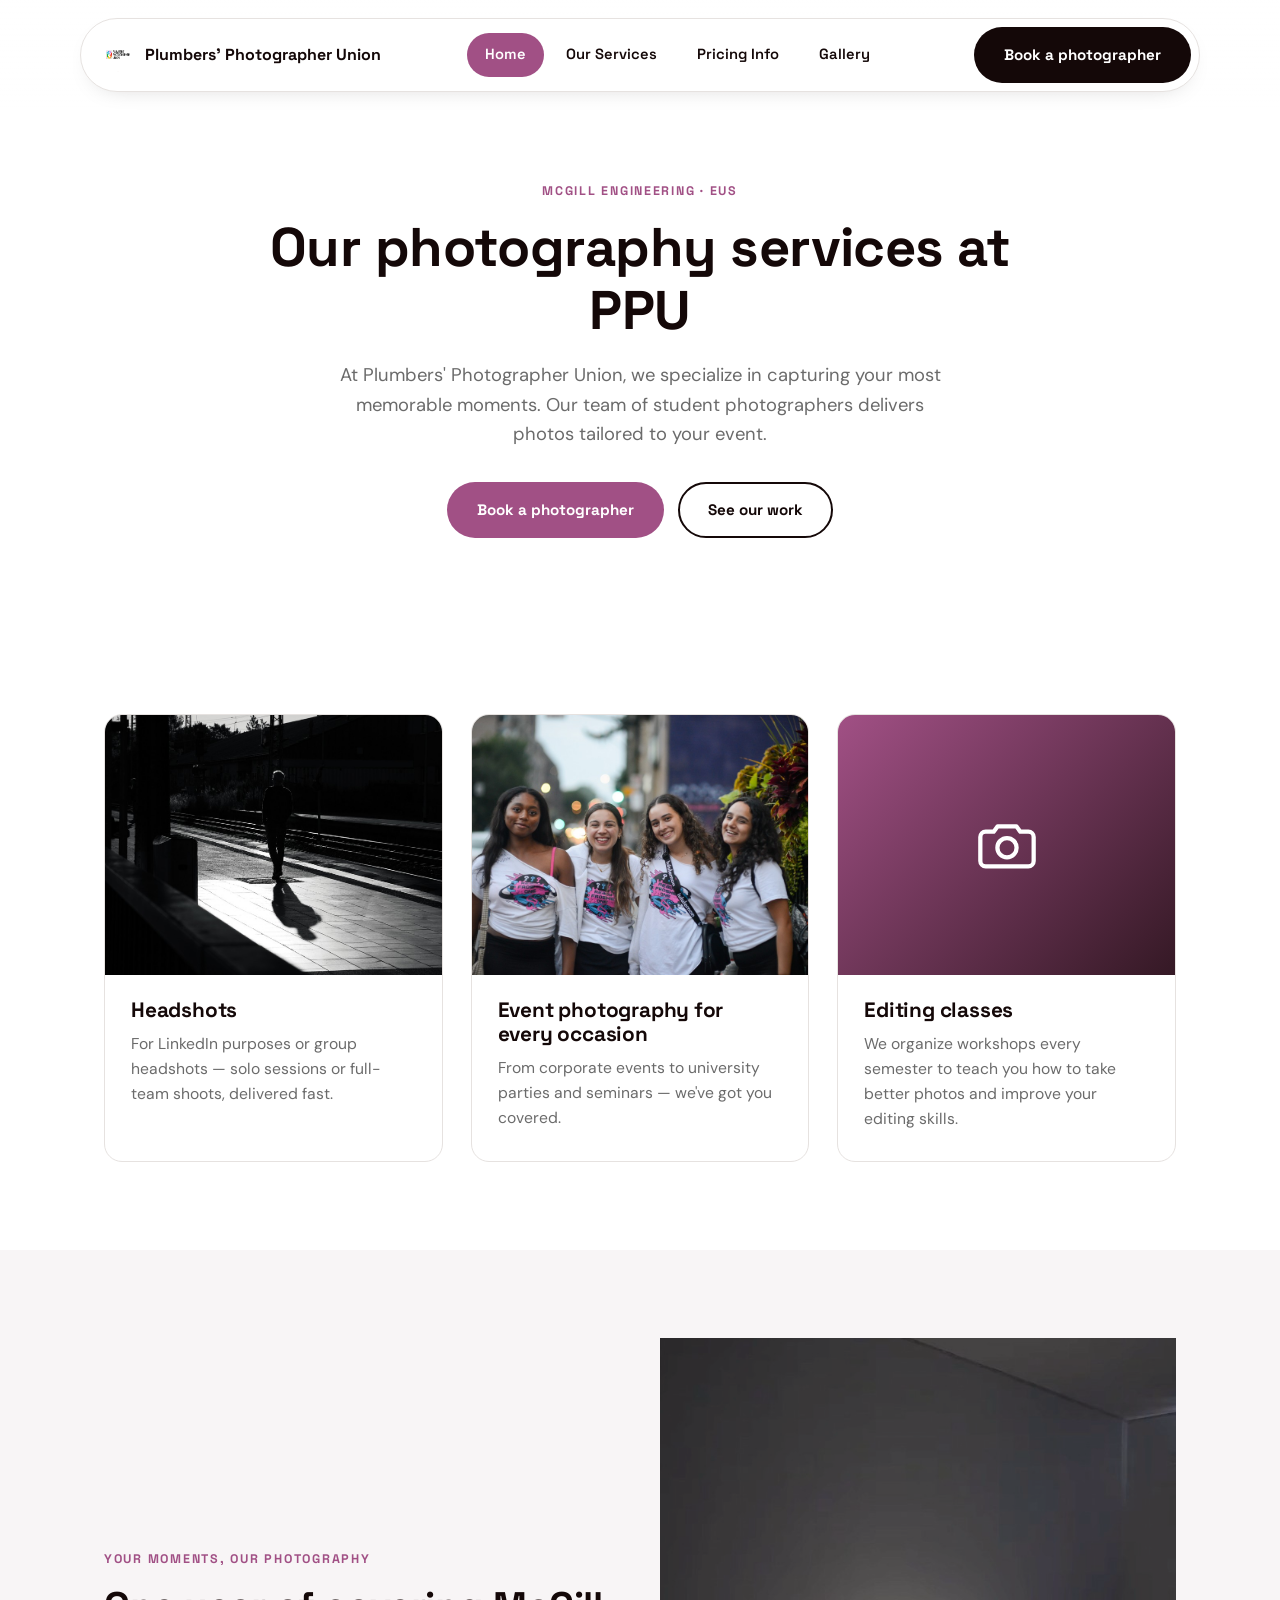
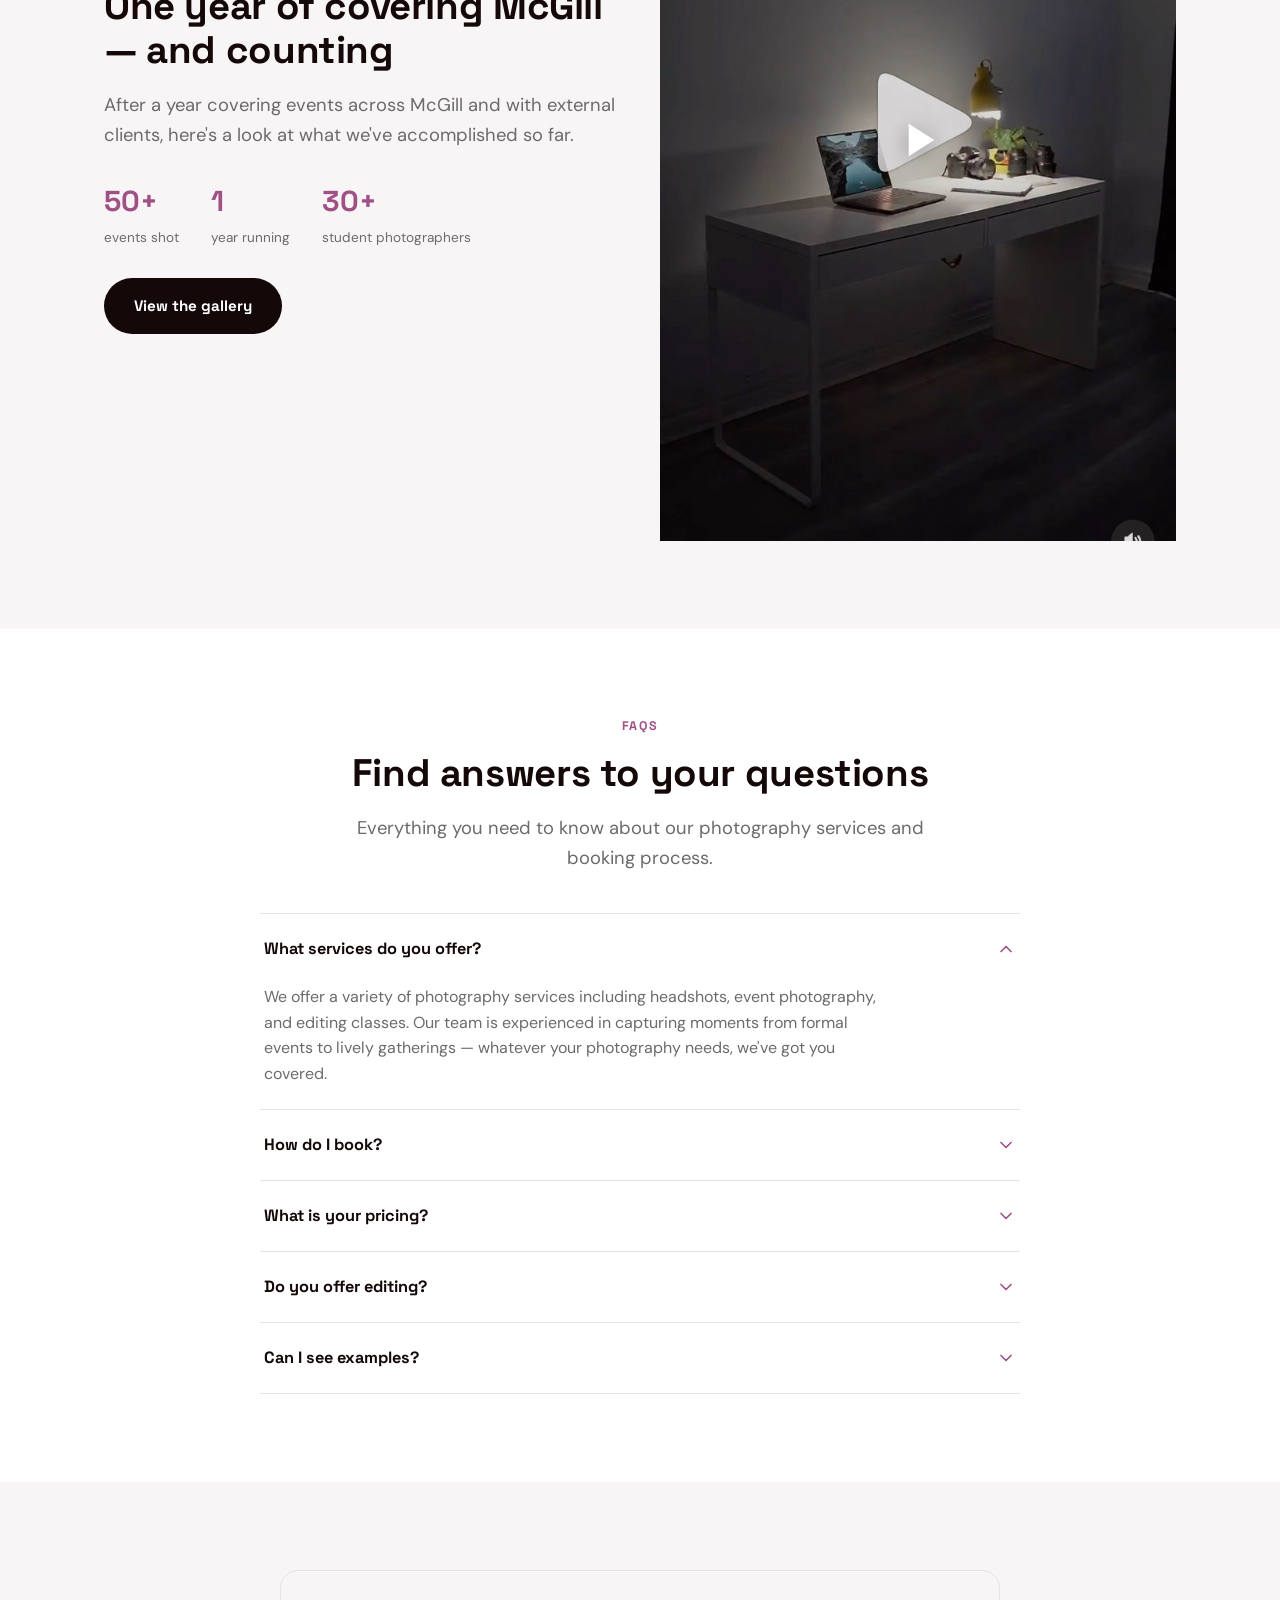
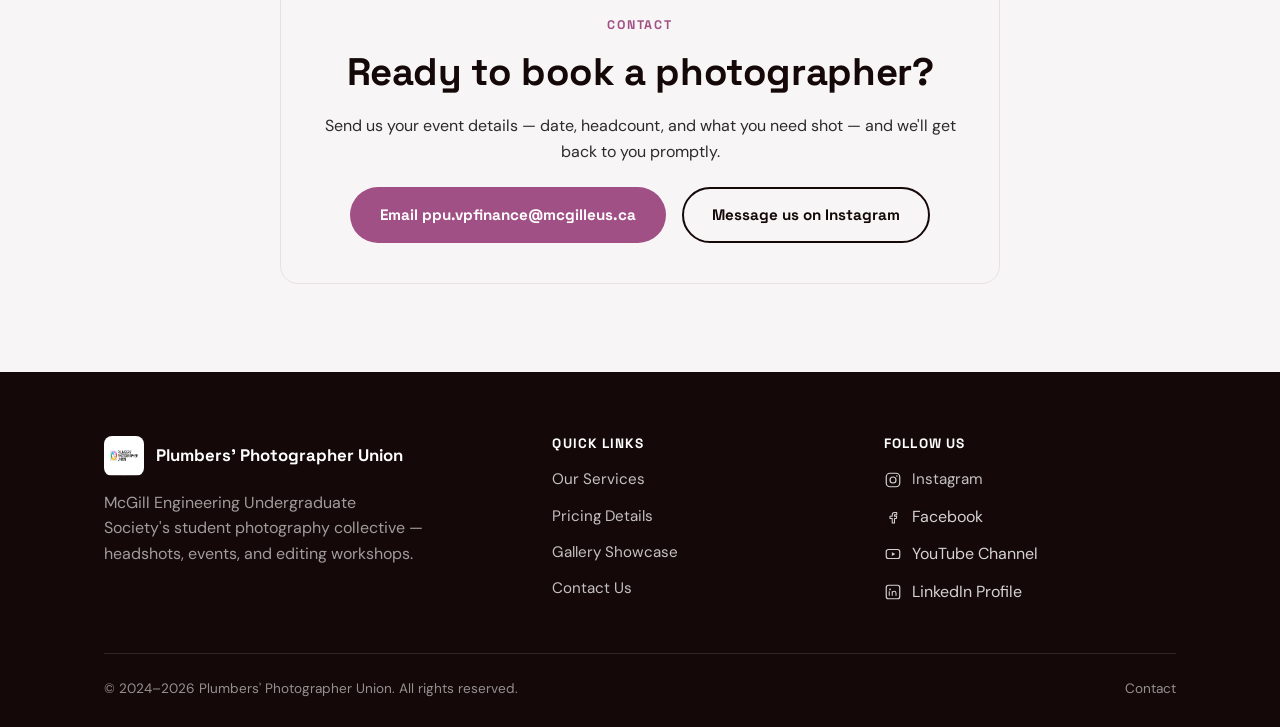
==== index.html @ b3d5bfd9 "Initial build: rebuild PPU site from Framer as static HTML/CSS/JS Replicates the original Framer sit" ====
<!DOCTYPE html>
<html lang="en">
<head>
<meta charset="UTF-8">
<meta name="viewport" content="width=device-width, initial-scale=1.0">
<title>Plumbers' Photographer Union (PPU) — McGill Event & Headshot Photography</title>
<meta name="description" content="PPU is McGill's student photography collective — headshots, event coverage, and editing workshops shot by students, for students.">
<link rel="icon" href="assets/images/logo.png">
<link rel="preconnect" href="https://fonts.googleapis.com">
<link rel="preconnect" href="https://fonts.gstatic.com" crossorigin>
<link href="https://fonts.googleapis.com/css2?family=DM+Sans:wght@400;500;700&family=Space+Grotesk:wght@500;600;700;800&display=swap" rel="stylesheet">
<link rel="stylesheet" href="assets/css/style.css">
</head>
<body>
<a class="skip-link" href="#main">Skip to content</a>

<header class="site-header">
  <div class="nav-shell">
    <a class="brand" href="index.html">
      <img src="assets/images/logo.png" alt="PPU logo">
      <span>Plumbers' Photographer Union</span>
    </a>
    <nav class="nav-links-wrap" aria-label="Primary">
      <ul class="nav-links">
        <li><a href="index.html" aria-current="page">Home</a></li>
        <li><a href="index.html#services">Our Services</a></li>
        <li><a href="pricing.html">Pricing Info</a></li>
        <li><a href="gallery.html">Gallery</a></li>
      </ul>
    </nav>
    <a class="btn btn--dark nav-cta" href="#contact">Book a photographer</a>
    <button class="nav-toggle" aria-label="Open menu" aria-expanded="false">
      <svg viewBox="0 0 24 24" fill="none" width="20" height="20"><path d="M4 6h16M4 12h16M4 18h16" stroke="currentColor" stroke-width="2" stroke-linecap="round"/></svg>
    </button>
  </div>
  <nav class="mobile-menu" aria-label="Mobile">
    <a href="index.html" aria-current="page">Home</a>
    <a href="index.html#services">Our Services</a>
    <a href="pricing.html">Pricing Info</a>
    <a href="gallery.html">Gallery</a>
    <a href="#contact">Book a photographer</a>
  </nav>
</header>

<main id="main">

  <section class="hero container">
    <span class="eyebrow center" style="display:block;">McGill Engineering · EUS</span>
    <h1>Our photography services at PPU</h1>
    <p class="lede center">At Plumbers' Photographer Union, we specialize in capturing your most memorable moments. Our team of student photographers delivers photos tailored to your event.</p>
    <div class="hero-actions">
      <a class="btn btn--accent" href="#contact">Book a photographer</a>
      <a class="btn btn--ghost" href="gallery.html">See our work</a>
    </div>
  </section>

  <section class="section" id="services">
    <div class="container">
      <div class="card-grid">

        <article class="service-card">
          <div class="service-card__media">
            <img src="assets/images/headshots.jpg" alt="Black and white photo of a person walking through a train station, framed against long shadows">
          </div>
          <div class="service-card__body">
            <h3>Headshots</h3>
            <p>For LinkedIn purposes or group headshots — solo sessions or full-team shoots, delivered fast.</p>
          </div>
        </article>

        <article class="service-card">
          <div class="service-card__media">
            <img src="assets/images/event-photography.jpg" alt="Four attendees smiling together at a university event">
          </div>
          <div class="service-card__body">
            <h3>Event photography for every occasion</h3>
            <p>From corporate events to university parties and seminars — we've got you covered.</p>
          </div>
        </article>

        <article class="service-card">
          <div class="service-card__media is-icon">
            <svg viewBox="0 0 24 24" fill="none"><path d="M4 7h3l1.5-2h7L17 7h3a2 2 0 0 1 2 2v9a2 2 0 0 1-2 2H4a2 2 0 0 1-2-2V9a2 2 0 0 1 2-2Z" stroke="currentColor" stroke-width="1.6" stroke-linejoin="round"/><circle cx="12" cy="13" r="3.6" stroke="currentColor" stroke-width="1.6"/></svg>
          </div>
          <div class="service-card__body">
            <h3>Editing classes</h3>
            <p>We organize workshops every semester to teach you how to take better photos and improve your editing skills.</p>
          </div>
        </article>

      </div>
    </div>
  </section>

  <section class="section section--alt">
    <div class="container split">
      <div>
        <span class="eyebrow">Your moments, our photography</span>
        <h2>One year of covering McGill — and counting</h2>
        <p class="lede">After a year covering events across McGill and with external clients, here's a look at what we've accomplished so far.</p>
        <div class="stat-row">
          <div><strong>50+</strong><span>events shot</span></div>
          <div><strong>1</strong><span>year running</span></div>
          <div><strong>30+</strong><span>student photographers</span></div>
        </div>
        <a class="btn btn--dark" href="gallery.html">View the gallery</a>
      </div>
      <div>
        <a class="reel-frame" href="https://www.instagram.com/p/DA6EWSOhc0C/" target="_blank" rel="noopener">
          <img src="assets/images/instagram-reel-poster.jpg" alt="Behind-the-scenes preview of a PPU photography reel on Instagram">
          <span class="play-badge" aria-hidden="true">
            <svg viewBox="0 0 24 24" fill="currentColor"><path d="M8 5v14l11-7Z"/></svg>
          </span>
        </a>
      </div>
    </div>
  </section>

  <section class="section">
    <div class="container">
      <span class="eyebrow center" style="display:block;">FAQs</span>
      <h2 class="center">Find answers to your questions</h2>
      <p class="lede center">Everything you need to know about our photography services and booking process.</p>

      <div class="faq-list">
        <details class="faq-item" open>
          <summary>What services do you offer?
            <svg class="chev" viewBox="0 0 24 24" fill="none"><path d="M6 9l6 6 6-6" stroke="currentColor" stroke-width="2" stroke-linecap="round" stroke-linejoin="round"/></svg>
          </summary>
          <p>We offer a variety of photography services including headshots, event photography, and editing classes. Our team is experienced in capturing moments from formal events to lively gatherings — whatever your photography needs, we've got you covered.</p>
        </details>
        <details class="faq-item">
          <summary>How do I book?
            <svg class="chev" viewBox="0 0 24 24" fill="none"><path d="M6 9l6 6 6-6" stroke="currentColor" stroke-width="2" stroke-linecap="round" stroke-linejoin="round"/></svg>
          </summary>
          <p>Booking a photographer is easy — reach out with your event details through the contact card below and we'll get back to you promptly to finalize arrangements.</p>
        </details>
        <details class="faq-item">
          <summary>What is your pricing?
            <svg class="chev" viewBox="0 0 24 24" fill="none"><path d="M6 9l6 6 6-6" stroke="currentColor" stroke-width="2" stroke-linecap="round" stroke-linejoin="round"/></svg>
          </summary>
          <p>Our pricing varies based on the type of service and duration of the event. We aim to provide competitive rates while ensuring high-quality results — see our <a href="pricing.html" style="color:var(--accent); font-weight:600;">pricing page</a> for a full breakdown.</p>
        </details>
        <details class="faq-item">
          <summary>Do you offer editing?
            <svg class="chev" viewBox="0 0 24 24" fill="none"><path d="M6 9l6 6 6-6" stroke="currentColor" stroke-width="2" stroke-linecap="round" stroke-linejoin="round"/></svg>
          </summary>
          <p>Yes — we offer editing classes to help you learn how to enhance your photos. Our experienced photographers guide you through techniques and tools each semester.</p>
        </details>
        <details class="faq-item">
          <summary>Can I see examples?
            <svg class="chev" viewBox="0 0 24 24" fill="none"><path d="M6 9l6 6 6-6" stroke="currentColor" stroke-width="2" stroke-linecap="round" stroke-linejoin="round"/></svg>
          </summary>
          <p>Absolutely — check out our <a href="gallery.html" style="color:var(--accent); font-weight:600;">gallery</a> for a range of our work, or follow along on <a href="https://www.instagram.com/eus_ppu/" target="_blank" rel="noopener" style="color:var(--accent); font-weight:600;">Instagram</a> for recent highlights.</p>
        </details>
      </div>
    </div>
  </section>

  <section class="section section--alt" id="contact">
    <div class="container">
      <div class="contact-card">
        <span class="eyebrow">Contact</span>
        <h2>Ready to book a photographer?</h2>
        <p>Send us your event details — date, headcount, and what you need shot — and we'll get back to you promptly.</p>
        <div class="contact-methods">
          <a class="btn btn--accent" href="mailto:ppu.vpfinance@mcgilleus.ca">Email ppu.vpfinance@mcgilleus.ca</a>
          <a class="btn btn--ghost" href="https://www.instagram.com/eus_ppu/" target="_blank" rel="noopener">Message us on Instagram</a>
        </div>
      </div>
    </div>
  </section>

</main>

<footer class="site-footer">
  <div class="container">
    <div class="footer-grid">
      <div>
        <div class="footer-brand">
          <img src="assets/images/logo.png" alt="">
          <span>Plumbers' Photographer Union</span>
        </div>
        <p>McGill Engineering Undergraduate Society's student photography collective — headshots, events, and editing workshops.</p>
      </div>
      <div class="footer-col">
        <h4>Quick Links</h4>
        <ul>
          <li><a href="index.html#services">Our Services</a></li>
          <li><a href="pricing.html">Pricing Details</a></li>
          <li><a href="gallery.html">Gallery Showcase</a></li>
          <li><a href="#contact">Contact Us</a></li>
        </ul>
      </div>
      <div class="footer-col">
        <h4>Follow Us</h4>
        <ul>
          <li>
            <svg viewBox="0 0 24 24" fill="none"><rect x="3" y="3" width="18" height="18" rx="5" stroke="currentColor" stroke-width="1.6"/><circle cx="12" cy="12" r="4" stroke="currentColor" stroke-width="1.6"/><circle cx="17.2" cy="6.8" r="1" fill="currentColor"/></svg>
            <a href="https://www.instagram.com/eus_ppu/" target="_blank" rel="noopener">Instagram</a>
          </li>
          <li>
            <svg viewBox="0 0 24 24" fill="none"><path d="M14 9h3V6h-3c-1.7 0-3 1.3-3 3v2H8v3h3v6h3v-6h2.5l.5-3H14V9Z" stroke="currentColor" stroke-width="1.4" stroke-linejoin="round"/></svg>
            <span>Facebook</span>
          </li>
          <li>
            <svg viewBox="0 0 24 24" fill="none"><rect x="3" y="6" width="18" height="12" rx="3" stroke="currentColor" stroke-width="1.6"/><path d="M10.5 9.5v5l4.5-2.5-4.5-2.5Z" fill="currentColor"/></svg>
            <span>YouTube Channel</span>
          </li>
          <li>
            <svg viewBox="0 0 24 24" fill="none"><rect x="3" y="3" width="18" height="18" rx="3" stroke="currentColor" stroke-width="1.6"/><circle cx="8" cy="8.5" r="1.2" fill="currentColor"/><path d="M7 11v6M11 11v6M11 13.5c0-1.5 1-2.5 2.5-2.5s2.5 1 2.5 2.5V17" stroke="currentColor" stroke-width="1.4"/></svg>
            <span>LinkedIn Profile</span>
          </li>
        </ul>
      </div>
    </div>
    <div class="footer-bottom">
      <span>© 2024–2026 Plumbers' Photographer Union. All rights reserved.</span>
      <div class="footer-legal">
        <a href="mailto:ppu.vpfinance@mcgilleus.ca">Contact</a>
      </div>
    </div>
  </div>
</footer>

<script src="assets/js/main.js"></script>
</body>
</html>
---- assets/css/style.css ----
/* ==========================================================================
   PPU — Plumbers' Photographer Union
   Design tokens
   ========================================================================== */
:root {
  --accent: #a15085;
  --accent-dark: #7e3c68;
  --accent-light: #f3e4ee;
  --ink: #140808;
  --ink-soft: #2b2b2b;
  --muted: #6b6b6b;
  --line: #e6e2e0;
  --bg: #ffffff;
  --bg-alt: #f8f5f6;
  --radius-sm: 10px;
  --radius-md: 18px;
  --radius-pill: 999px;
  --shadow: 0 12px 30px -12px rgba(20, 8, 8, 0.18);
  --container: 1120px;
  --font-head: "Space Grotesk", "Segoe UI", sans-serif;
  --font-body: "DM Sans", "Segoe UI", sans-serif;
}

* { box-sizing: border-box; }
html { scroll-behavior: smooth; }

body {
  margin: 0;
  font-family: var(--font-body);
  color: var(--ink);
  background: var(--bg);
  line-height: 1.6;
  -webkit-font-smoothing: antialiased;
}

img { max-width: 100%; display: block; }

a { color: inherit; text-decoration: none; }

h1, h2, h3, h4 {
  font-family: var(--font-head);
  font-weight: 700;
  line-height: 1.15;
  margin: 0 0 0.5em;
  letter-spacing: -0.01em;
}

h1 { font-size: clamp(2.4rem, 5vw, 3.4rem); font-weight: 800; }
h2 { font-size: clamp(1.8rem, 3.4vw, 2.4rem); }
h3 { font-size: 1.3rem; }

p { margin: 0 0 1em; color: var(--ink-soft); }

.container {
  width: 100%;
  max-width: var(--container);
  margin: 0 auto;
  padding: 0 24px;
}

.section { padding: 88px 0; }
.section--alt { background: var(--bg-alt); }
.section-tight { padding: 56px 0; }

.eyebrow {
  display: inline-block;
  font-family: var(--font-head);
  font-weight: 700;
  font-size: 0.78rem;
  letter-spacing: 0.14em;
  text-transform: uppercase;
  color: var(--accent);
  margin-bottom: 14px;
}

.lede {
  font-size: 1.15rem;
  color: var(--muted);
  max-width: 620px;
}

.center { text-align: center; margin-left: auto; margin-right: auto; }

/* Buttons */
.btn {
  display: inline-flex;
  align-items: center;
  justify-content: center;
  gap: 8px;
  font-family: var(--font-head);
  font-weight: 700;
  font-size: 0.95rem;
  padding: 14px 28px;
  border-radius: var(--radius-pill);
  border: 2px solid transparent;
  cursor: pointer;
  transition: transform 0.15s ease, box-shadow 0.15s ease, background 0.15s ease, color 0.15s ease;
  white-space: nowrap;
}
.btn:hover { transform: translateY(-2px); }

.btn--dark { background: var(--ink); color: #fff; }
.btn--dark:hover { background: var(--accent); box-shadow: var(--shadow); }

.btn--accent { background: var(--accent); color: #fff; }
.btn--accent:hover { background: var(--accent-dark); box-shadow: var(--shadow); }

.btn--ghost { background: transparent; color: var(--ink); border-color: var(--ink); }
.btn--ghost:hover { background: var(--ink); color: #fff; }

.btn--sm { padding: 10px 20px; font-size: 0.85rem; }

/* ==========================================================================
   Header / Nav
   ========================================================================== */
.site-header {
  position: sticky;
  top: 0;
  z-index: 100;
  padding: 18px 24px;
  background: linear-gradient(to bottom, rgba(255,255,255,0.98), rgba(255,255,255,0.9));
  backdrop-filter: blur(8px);
}

.nav-shell {
  max-width: var(--container);
  margin: 0 auto;
  display: flex;
  align-items: center;
  justify-content: space-between;
  gap: 16px;
  background: #fff;
  border: 1px solid var(--line);
  border-radius: var(--radius-pill);
  padding: 8px 8px 8px 20px;
  box-shadow: 0 8px 24px -16px rgba(20,8,8,0.25);
}

.brand {
  display: flex;
  align-items: center;
  gap: 10px;
  font-family: var(--font-head);
  font-weight: 700;
  font-size: 1rem;
  color: var(--ink);
}
.brand img { width: 34px; height: 34px; border-radius: 8px; }
.brand span { display: none; }
@media (min-width: 560px) {
  .brand span { display: inline; }
}

.nav-links {
  display: flex;
  align-items: center;
  gap: 4px;
  list-style: none;
  margin: 0;
  padding: 0;
}

.nav-links a {
  display: inline-block;
  font-family: var(--font-head);
  font-weight: 600;
  font-size: 0.92rem;
  padding: 10px 18px;
  border-radius: var(--radius-pill);
  color: var(--ink);
  transition: background 0.15s ease, color 0.15s ease;
}

.nav-links a:hover { background: var(--accent-light); }
.nav-links a[aria-current="page"] { background: var(--accent); color: #fff; }

.nav-cta { display: none; }
@media (min-width: 860px) {
  .nav-cta { display: inline-flex; }
}

.nav-toggle {
  display: inline-flex;
  align-items: center;
  justify-content: center;
  width: 42px;
  height: 42px;
  border-radius: 50%;
  border: none;
  background: var(--ink);
  color: #fff;
  cursor: pointer;
}
@media (min-width: 860px) {
  .nav-toggle { display: none; }
}

.nav-links-wrap {
  display: none;
}
@media (min-width: 860px) {
  .nav-links-wrap { display: flex; }
}

.mobile-menu {
  display: none;
  max-width: var(--container);
  margin: 8px auto 0;
  background: #fff;
  border: 1px solid var(--line);
  border-radius: var(--radius-md);
  box-shadow: var(--shadow);
  overflow: hidden;
}
.mobile-menu.is-open { display: block; }
.mobile-menu a {
  display: block;
  padding: 16px 24px;
  font-family: var(--font-head);
  font-weight: 600;
  border-bottom: 1px solid var(--line);
  color: var(--ink);
}
.mobile-menu a:last-child { border-bottom: none; }
.mobile-menu a[aria-current="page"] { color: var(--accent); }
@media (min-width: 860px) {
  .mobile-menu { display: none !important; }
}

/* ==========================================================================
   Hero
   ========================================================================== */
.hero {
  padding: 72px 0 40px;
  text-align: center;
}
.hero h1 { max-width: 780px; margin: 0 auto 20px; }
.hero .lede { margin: 0 auto 32px; }
.hero-actions {
  display: flex;
  justify-content: center;
  gap: 14px;
  flex-wrap: wrap;
}

/* ==========================================================================
   Service cards
   ========================================================================== */
.card-grid {
  display: grid;
  grid-template-columns: 1fr;
  gap: 28px;
  margin-top: 48px;
}
@media (min-width: 720px) {
  .card-grid { grid-template-columns: repeat(3, 1fr); }
}

.service-card {
  background: #fff;
  border: 1px solid var(--line);
  border-radius: var(--radius-md);
  overflow: hidden;
  transition: transform 0.2s ease, box-shadow 0.2s ease;
}
.service-card:hover { transform: translateY(-6px); box-shadow: var(--shadow); }

.service-card__media {
  height: 260px;
  overflow: hidden;
  background: var(--accent-light);
}
.service-card__media img {
  width: 100%;
  height: 100%;
  object-fit: cover;
}
.service-card__media.is-icon {
  display: flex;
  align-items: center;
  justify-content: center;
  background: linear-gradient(135deg, var(--accent) 0%, var(--ink) 130%);
}
.service-card__media.is-icon svg { width: 64px; height: 64px; color: #fff; }

.service-card__body { padding: 24px 26px 30px; }
.service-card__body h3 { margin-bottom: 8px; }
.service-card__body p { margin: 0; color: var(--muted); font-size: 0.98rem; }

/* ==========================================================================
   Portfolio / Instagram teaser
   ========================================================================== */
.split {
  display: grid;
  grid-template-columns: 1fr;
  gap: 40px;
  align-items: center;
}
@media (min-width: 860px) {
  .split { grid-template-columns: 1fr 1fr; }
  .split--reverse { direction: rtl; }
  .split--reverse > * { direction: ltr; }
}

.reel-frame {
  position: relative;
  border-radius: var(--radius-md);
  overflow: hidden;
  box-shadow: var(--shadow);
  max-width: 360px;
  margin: 0 auto;
}
.reel-frame img { width: 100%; aspect-ratio: 9/14; object-fit: cover; }
.reel-frame .play-badge {
  position: absolute;
  inset: 0;
  display: flex;
  align-items: center;
  justify-content: center;
  background: rgba(20,8,8,0.15);
}
.reel-frame .play-badge svg {
  width: 56px;
  height: 56px;
  color: #fff;
  filter: drop-shadow(0 4px 12px rgba(0,0,0,0.4));
}

.stat-row {
  display: flex;
  gap: 32px;
  margin: 28px 0;
  flex-wrap: wrap;
}
.stat-row strong {
  display: block;
  font-family: var(--font-head);
  font-size: 1.8rem;
  color: var(--accent);
}
.stat-row span { font-size: 0.85rem; color: var(--muted); }

/* ==========================================================================
   FAQ
   ========================================================================== */
.faq-list {
  max-width: 760px;
  margin: 40px auto 0;
  border-top: 1px solid var(--line);
}
.faq-item { border-bottom: 1px solid var(--line); }
.faq-item summary {
  display: flex;
  align-items: center;
  justify-content: space-between;
  gap: 16px;
  padding: 22px 4px;
  font-family: var(--font-head);
  font-weight: 700;
  font-size: 1.02rem;
  cursor: pointer;
  list-style: none;
}
.faq-item summary::-webkit-details-marker { display: none; }
.faq-item summary .chev {
  flex-shrink: 0;
  width: 20px;
  height: 20px;
  transition: transform 0.2s ease;
  color: var(--accent);
}
.faq-item[open] summary .chev { transform: rotate(180deg); }
.faq-item p { padding: 0 4px 22px; margin: 0; color: var(--muted); max-width: 640px; }

/* ==========================================================================
   Pricing
   ========================================================================== */
.pricing-grid {
  display: grid;
  grid-template-columns: 1fr;
  gap: 28px;
  margin-top: 48px;
  max-width: 860px;
  margin-left: auto;
  margin-right: auto;
}
@media (min-width: 720px) {
  .pricing-grid { grid-template-columns: 1fr 1fr; }
}

.price-card {
  border: 1px solid var(--line);
  border-radius: var(--radius-md);
  padding: 36px 32px;
  background: #fff;
  transition: transform 0.2s ease, box-shadow 0.2s ease, border-color 0.2s ease;
}
.price-card:hover { transform: translateY(-6px); box-shadow: var(--shadow); }
.price-card--highlight { border-color: var(--accent); position: relative; }
.price-card--highlight::before {
  content: "Most booked";
  position: absolute;
  top: -13px;
  right: 28px;
  background: var(--accent);
  color: #fff;
  font-family: var(--font-head);
  font-size: 0.7rem;
  font-weight: 700;
  letter-spacing: 0.05em;
  padding: 5px 12px;
  border-radius: var(--radius-pill);
}

.price-card h3 { font-size: 1.1rem; color: var(--muted); font-weight: 600; margin-bottom: 18px; }
.price-card .price {
  font-family: var(--font-head);
  font-weight: 800;
  font-size: 2.6rem;
  margin-bottom: 22px;
}
.price-card .price span { font-size: 1rem; font-weight: 500; color: var(--muted); }

.price-card ul {
  list-style: none;
  padding: 0;
  margin: 26px 0 0;
  border-top: 1px solid var(--line);
  padding-top: 22px;
}
.price-card li {
  display: flex;
  gap: 10px;
  align-items: flex-start;
  margin-bottom: 12px;
  font-size: 0.95rem;
  color: var(--ink-soft);
}
.price-card li svg { width: 18px; height: 18px; color: var(--accent); flex-shrink: 0; margin-top: 2px; }

.pricing-note {
  max-width: 680px;
  margin: 40px auto 0;
  text-align: center;
  color: var(--muted);
  font-size: 0.92rem;
}

/* ==========================================================================
   Gallery
   ========================================================================== */
.gallery-grid {
  display: grid;
  grid-template-columns: repeat(2, 1fr);
  gap: 14px;
  margin-top: 44px;
}
@media (min-width: 640px) { .gallery-grid { grid-template-columns: repeat(3, 1fr); } }
@media (min-width: 960px) { .gallery-grid { grid-template-columns: repeat(4, 1fr); } }

.gallery-item {
  position: relative;
  border-radius: var(--radius-sm);
  overflow: hidden;
  cursor: pointer;
  background: var(--bg-alt);
  aspect-ratio: 1/1;
}
.gallery-item img {
  width: 100%;
  height: 100%;
  object-fit: cover;
  transition: transform 0.35s ease;
}
.gallery-item:hover img { transform: scale(1.06); }

.lightbox {
  position: fixed;
  inset: 0;
  background: rgba(10, 4, 4, 0.92);
  display: none;
  align-items: center;
  justify-content: center;
  z-index: 1000;
  padding: 24px;
}
.lightbox.is-open { display: flex; }
.lightbox img {
  max-width: min(90vw, 900px);
  max-height: 86vh;
  border-radius: var(--radius-sm);
  box-shadow: 0 20px 60px rgba(0,0,0,0.5);
}
.lightbox-close, .lightbox-nav {
  position: absolute;
  background: rgba(255,255,255,0.1);
  border: 1px solid rgba(255,255,255,0.25);
  color: #fff;
  border-radius: 50%;
  width: 44px;
  height: 44px;
  display: flex;
  align-items: center;
  justify-content: center;
  cursor: pointer;
}
.lightbox-close { top: 24px; right: 24px; }
.lightbox-nav svg, .lightbox-close svg { width: 20px; height: 20px; }
.lightbox-prev { left: 24px; top: 50%; transform: translateY(-50%); }
.lightbox-next { right: 24px; top: 50%; transform: translateY(-50%); }
@media (max-width: 640px) {
  .lightbox-prev, .lightbox-next { display: none; }
}

/* Hiring banner */
.hiring-banner {
  margin-top: 72px;
  border-radius: var(--radius-md);
  background: linear-gradient(120deg, var(--ink), var(--accent-dark));
  color: #fff;
  padding: 48px;
  display: flex;
  flex-wrap: wrap;
  align-items: center;
  justify-content: space-between;
  gap: 24px;
}
.hiring-banner h3 { color: #fff; margin-bottom: 6px; font-size: 1.5rem; }
.hiring-banner p { color: rgba(255,255,255,0.75); margin: 0; }
.hiring-banner .btn--accent { background: #fff; color: var(--ink); }
.hiring-banner .btn--accent:hover { background: var(--accent-light); }

/* ==========================================================================
   Contact strip
   ========================================================================== */
.contact-card {
  max-width: 720px;
  margin: 0 auto;
  background: var(--bg-alt);
  border: 1px solid var(--line);
  border-radius: var(--radius-md);
  padding: 40px;
  text-align: center;
}
.contact-methods {
  display: flex;
  justify-content: center;
  gap: 16px;
  flex-wrap: wrap;
  margin-top: 22px;
}

/* ==========================================================================
   Footer
   ========================================================================== */
.site-footer {
  background: var(--ink);
  color: rgba(255,255,255,0.82);
  padding: 64px 0 28px;
}
.footer-grid {
  display: grid;
  grid-template-columns: 1fr;
  gap: 40px;
}
@media (min-width: 720px) {
  .footer-grid { grid-template-columns: 1.4fr 1fr 1fr; }
}
.footer-brand { display: flex; align-items: center; gap: 12px; margin-bottom: 14px; }
.footer-brand img { width: 40px; height: 40px; border-radius: 8px; }
.footer-brand span { font-family: var(--font-head); font-weight: 700; color: #fff; font-size: 1.05rem; }
.site-footer p { color: rgba(255,255,255,0.6); max-width: 320px; }
.footer-col h4 {
  color: #fff;
  font-size: 0.85rem;
  letter-spacing: 0.08em;
  text-transform: uppercase;
  margin-bottom: 16px;
}
.footer-col ul { list-style: none; padding: 0; margin: 0; display: flex; flex-direction: column; gap: 12px; }
.footer-col a { color: rgba(255,255,255,0.75); font-size: 0.95rem; transition: color 0.15s ease; }
.footer-col a:hover { color: #fff; }
.footer-col li { display: flex; align-items: center; gap: 10px; }
.footer-col svg { width: 18px; height: 18px; flex-shrink: 0; }

.footer-bottom {
  margin-top: 48px;
  padding-top: 24px;
  border-top: 1px solid rgba(255,255,255,0.12);
  display: flex;
  flex-wrap: wrap;
  gap: 12px;
  justify-content: space-between;
  font-size: 0.85rem;
  color: rgba(255,255,255,0.55);
}
.footer-bottom a { color: rgba(255,255,255,0.55); }
.footer-bottom a:hover { color: #fff; }
.footer-legal { display: flex; gap: 18px; flex-wrap: wrap; }

/* Utility */
.visually-hidden {
  position: absolute;
  width: 1px; height: 1px;
  overflow: hidden;
  clip: rect(0 0 0 0);
  white-space: nowrap;
}

.skip-link {
  position: absolute;
  left: -9999px;
  top: 0;
  background: var(--accent);
  color: #fff;
  padding: 10px 16px;
  z-index: 2000;
  border-radius: 0 0 8px 0;
}
.skip-link:focus { left: 0; }
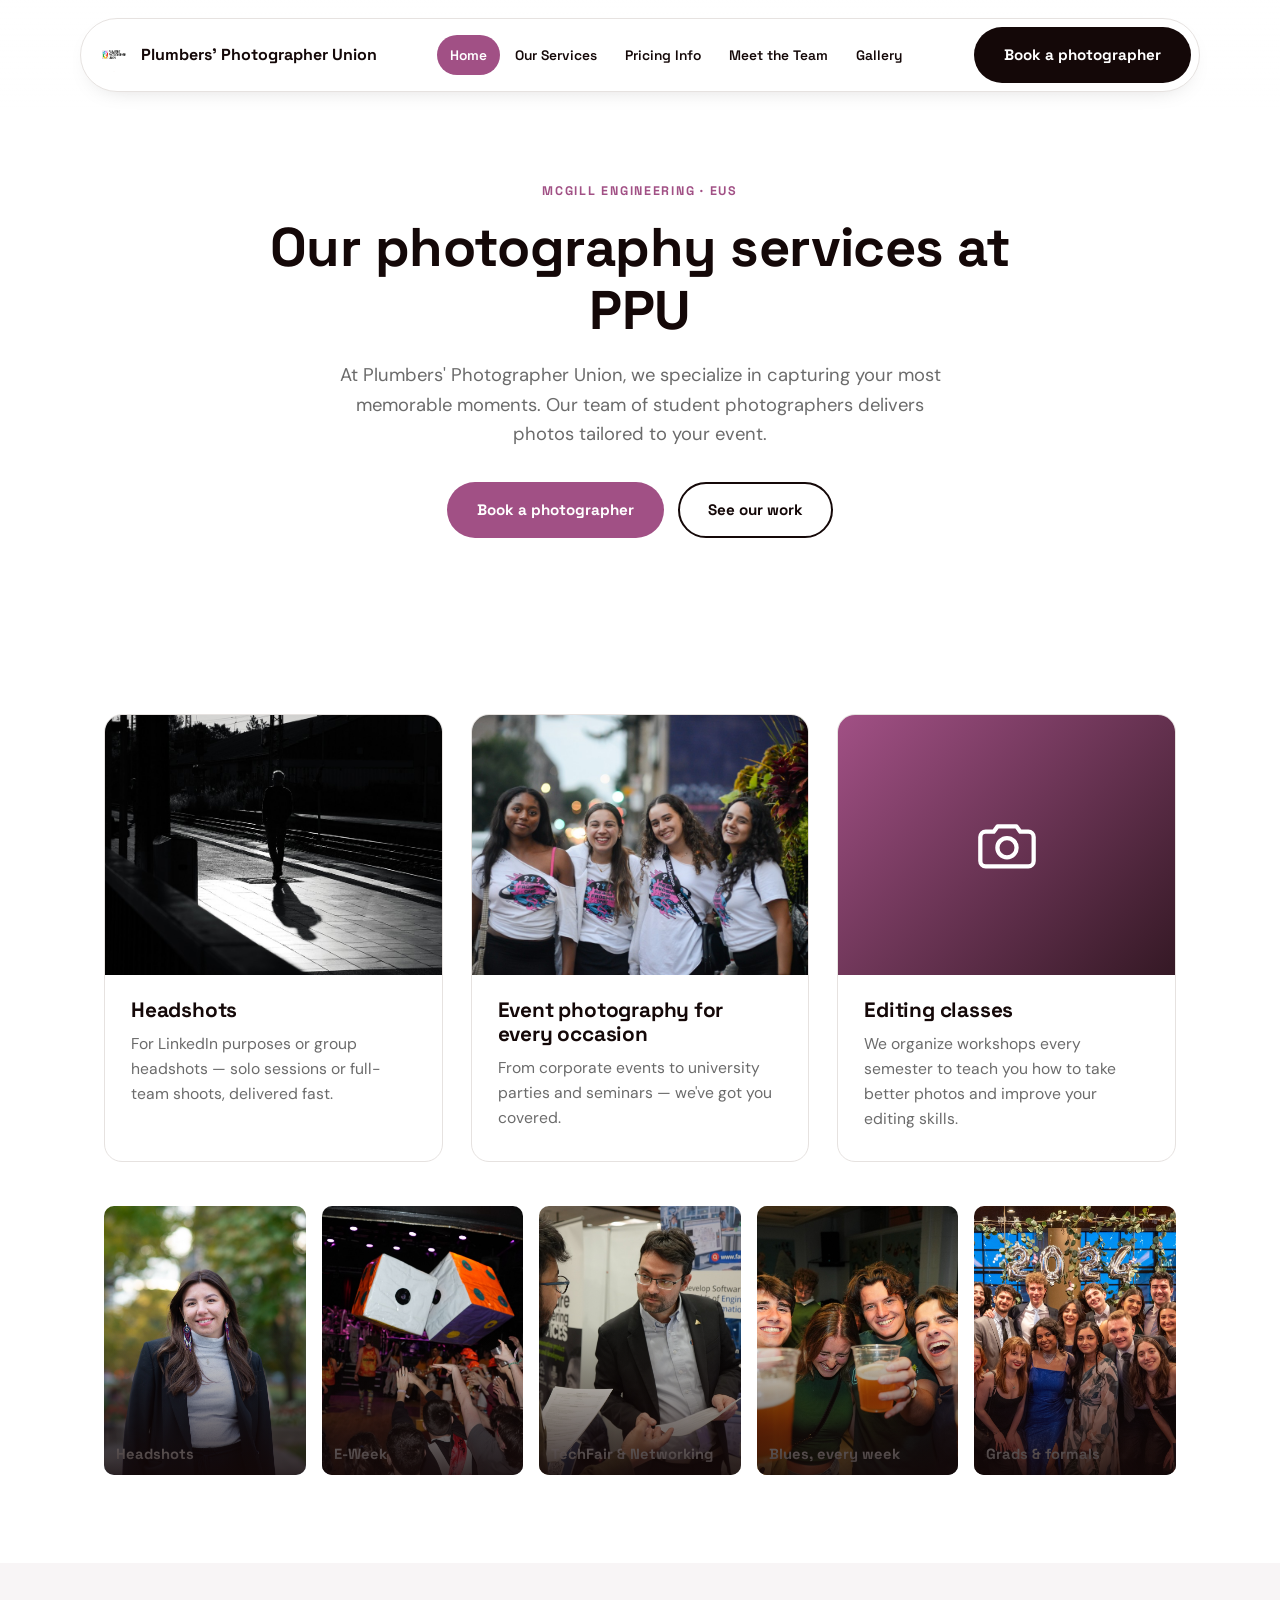
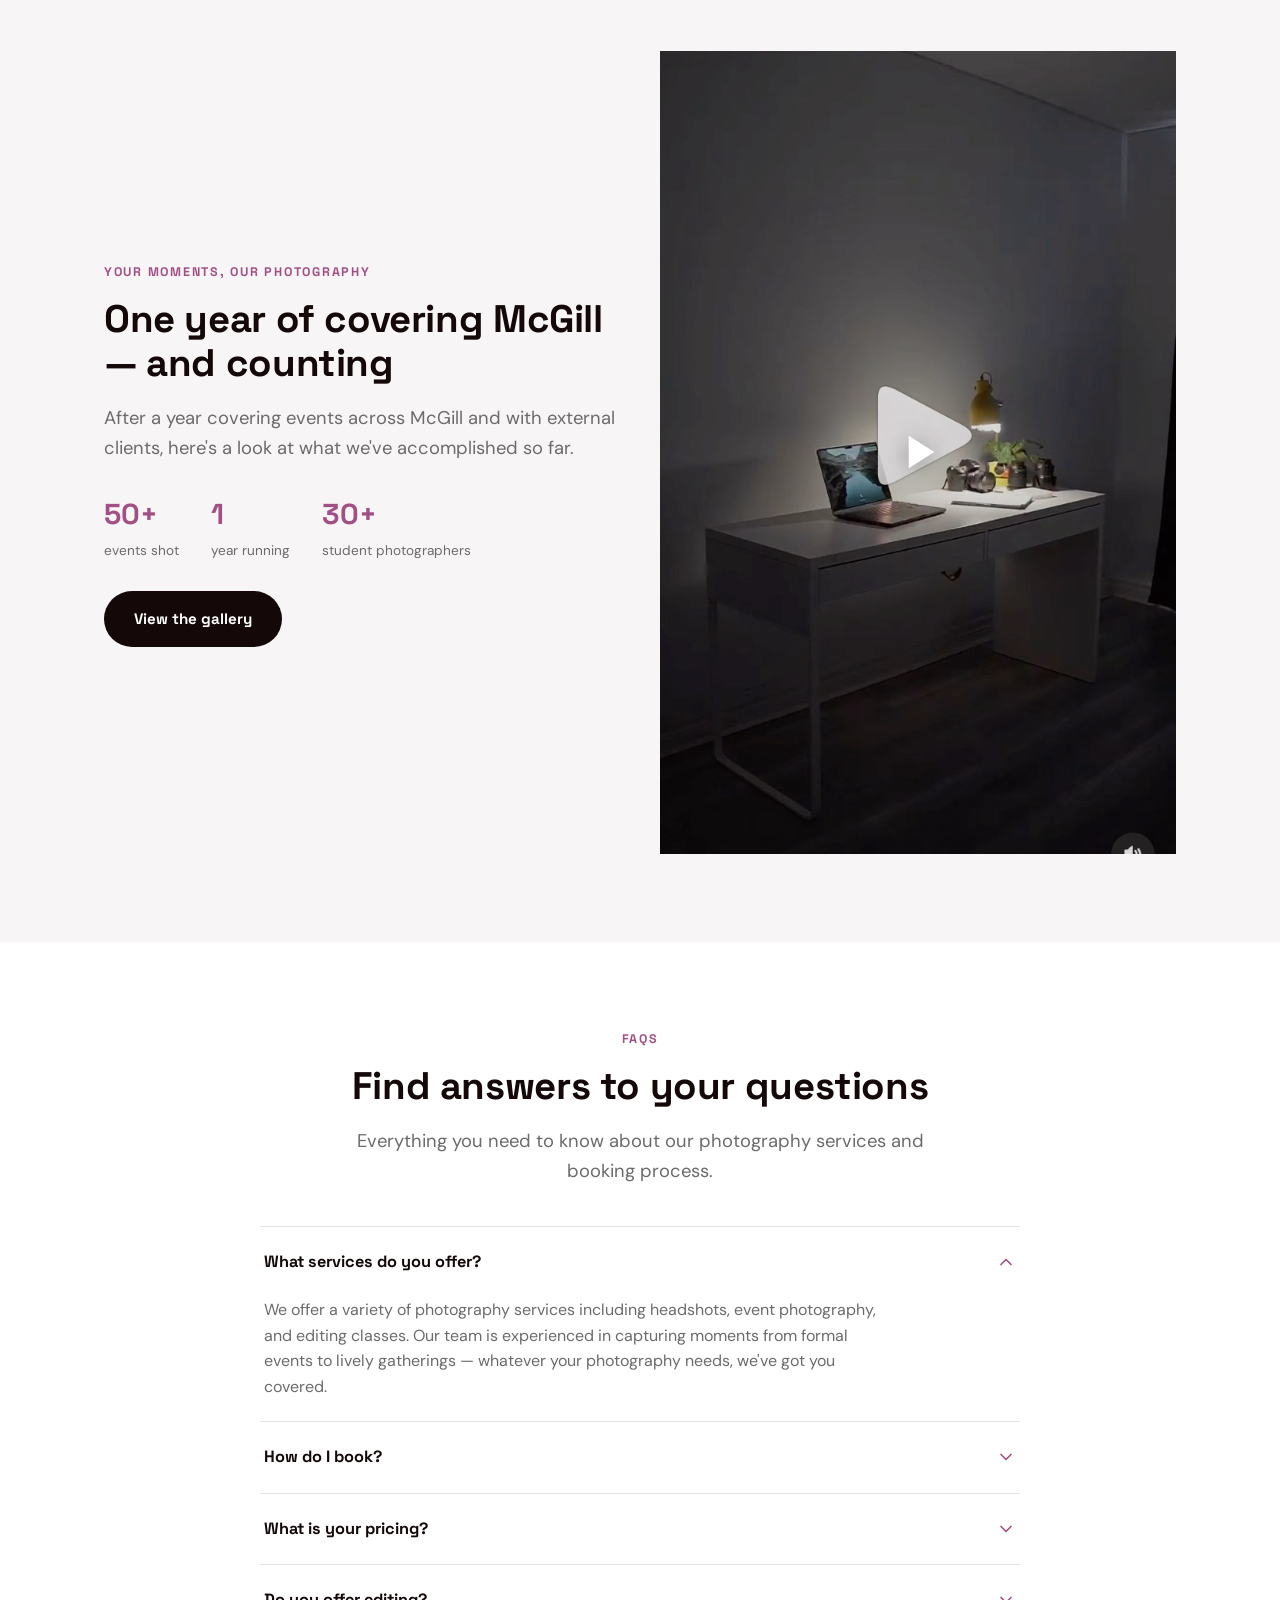
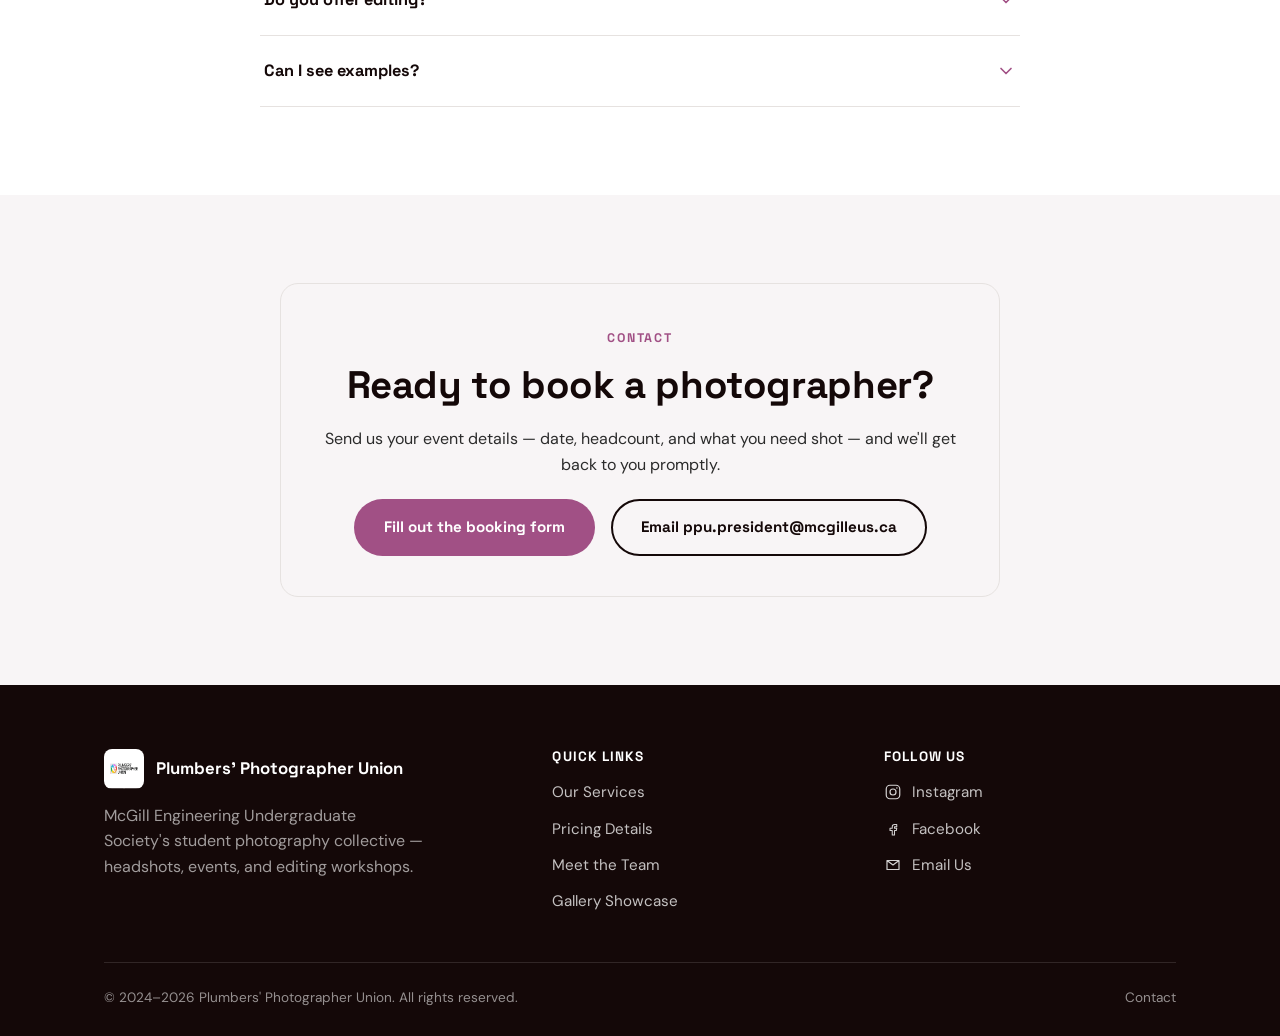
==== commit 8b76e81c: "Pull in missing content from the club's official site (ppu.mcgilleus.ca) - Add a real Meet the Team " ====
--- a/index.html
+++ b/index.html
@@ -25,10 +25,11 @@
         <li><a href="index.html" aria-current="page">Home</a></li>
         <li><a href="index.html#services">Our Services</a></li>
         <li><a href="pricing.html">Pricing Info</a></li>
+        <li><a href="team.html">Meet the Team</a></li>
         <li><a href="gallery.html">Gallery</a></li>
       </ul>
     </nav>
-    <a class="btn btn--dark nav-cta" href="#contact">Book a photographer</a>
+    <a class="btn btn--dark nav-cta" href="book.html">Book a photographer</a>
     <button class="nav-toggle" aria-label="Open menu" aria-expanded="false">
       <svg viewBox="0 0 24 24" fill="none" width="20" height="20"><path d="M4 6h16M4 12h16M4 18h16" stroke="currentColor" stroke-width="2" stroke-linecap="round"/></svg>
     </button>
@@ -37,8 +38,9 @@
     <a href="index.html" aria-current="page">Home</a>
     <a href="index.html#services">Our Services</a>
     <a href="pricing.html">Pricing Info</a>
+    <a href="team.html">Meet the Team</a>
     <a href="gallery.html">Gallery</a>
-    <a href="#contact">Book a photographer</a>
+    <a href="book.html">Book a photographer</a>
   </nav>
 </header>
 
@@ -49,7 +51,7 @@
     <h1>Our photography services at PPU</h1>
     <p class="lede center">At Plumbers' Photographer Union, we specialize in capturing your most memorable moments. Our team of student photographers delivers photos tailored to your event.</p>
     <div class="hero-actions">
-      <a class="btn btn--accent" href="#contact">Book a photographer</a>
+      <a class="btn btn--accent" href="book.html">Book a photographer</a>
       <a class="btn btn--ghost" href="gallery.html">See our work</a>
     </div>
   </section>
@@ -88,6 +90,29 @@
           </div>
         </article>
 
+      </div>
+
+      <div class="category-strip">
+        <div class="category-tile">
+          <img src="assets/images/category-headshots.jpg" alt="Professional headshot session">
+          <span>Headshots</span>
+        </div>
+        <div class="category-tile">
+          <img src="assets/images/category-eweek.jpg" alt="E-Week engineering competition event">
+          <span>E-Week</span>
+        </div>
+        <div class="category-tile">
+          <img src="assets/images/category-techfair.jpg" alt="TechFair networking and career event">
+          <span>TechFair &amp; Networking</span>
+        </div>
+        <div class="category-tile">
+          <img src="assets/images/category-blues.jpg" alt="Weekly Blues pub night at McGill Engineering">
+          <span>Blues, every week</span>
+        </div>
+        <div class="category-tile">
+          <img src="assets/images/category-graduation.jpg" alt="Graduation photography">
+          <span>Grads &amp; formals</span>
+        </div>
       </div>
     </div>
   </section>
@@ -133,7 +158,7 @@
           <summary>How do I book?
             <svg class="chev" viewBox="0 0 24 24" fill="none"><path d="M6 9l6 6 6-6" stroke="currentColor" stroke-width="2" stroke-linecap="round" stroke-linejoin="round"/></svg>
           </summary>
-          <p>Booking a photographer is easy — reach out with your event details through the contact card below and we'll get back to you promptly to finalize arrangements.</p>
+          <p>Booking a photographer is easy — fill out our <a href="book.html" style="color:var(--accent); font-weight:600;">booking form</a> with your event details and we'll get back to you promptly to finalize arrangements.</p>
         </details>
         <details class="faq-item">
           <summary>What is your pricing?
@@ -164,8 +189,8 @@
         <h2>Ready to book a photographer?</h2>
         <p>Send us your event details — date, headcount, and what you need shot — and we'll get back to you promptly.</p>
         <div class="contact-methods">
-          <a class="btn btn--accent" href="mailto:ppu.vpfinance@mcgilleus.ca">Email ppu.vpfinance@mcgilleus.ca</a>
-          <a class="btn btn--ghost" href="https://www.instagram.com/eus_ppu/" target="_blank" rel="noopener">Message us on Instagram</a>
+          <a class="btn btn--accent" href="book.html">Fill out the booking form</a>
+          <a class="btn btn--ghost" href="mailto:ppu.president@mcgilleus.ca">Email ppu.president@mcgilleus.ca</a>
         </div>
       </div>
     </div>
@@ -188,8 +213,8 @@
         <ul>
           <li><a href="index.html#services">Our Services</a></li>
           <li><a href="pricing.html">Pricing Details</a></li>
+          <li><a href="team.html">Meet the Team</a></li>
           <li><a href="gallery.html">Gallery Showcase</a></li>
-          <li><a href="#contact">Contact Us</a></li>
         </ul>
       </div>
       <div class="footer-col">
@@ -201,15 +226,11 @@
           </li>
           <li>
             <svg viewBox="0 0 24 24" fill="none"><path d="M14 9h3V6h-3c-1.7 0-3 1.3-3 3v2H8v3h3v6h3v-6h2.5l.5-3H14V9Z" stroke="currentColor" stroke-width="1.4" stroke-linejoin="round"/></svg>
-            <span>Facebook</span>
+            <a href="https://www.facebook.com/people/Plumbers-Photographer-Union/61550801457022/" target="_blank" rel="noopener">Facebook</a>
           </li>
           <li>
-            <svg viewBox="0 0 24 24" fill="none"><rect x="3" y="6" width="18" height="12" rx="3" stroke="currentColor" stroke-width="1.6"/><path d="M10.5 9.5v5l4.5-2.5-4.5-2.5Z" fill="currentColor"/></svg>
-            <span>YouTube Channel</span>
-          </li>
-          <li>
-            <svg viewBox="0 0 24 24" fill="none"><rect x="3" y="3" width="18" height="18" rx="3" stroke="currentColor" stroke-width="1.6"/><circle cx="8" cy="8.5" r="1.2" fill="currentColor"/><path d="M7 11v6M11 11v6M11 13.5c0-1.5 1-2.5 2.5-2.5s2.5 1 2.5 2.5V17" stroke="currentColor" stroke-width="1.4"/></svg>
-            <span>LinkedIn Profile</span>
+            <svg viewBox="0 0 24 24" fill="none"><path d="M4 6l8 6 8-6M4 6h16v12H4V6Z" stroke="currentColor" stroke-width="1.6" stroke-linejoin="round"/></svg>
+            <a href="mailto:ppu.president@mcgilleus.ca">Email Us</a>
           </li>
         </ul>
       </div>
@@ -217,7 +238,7 @@
     <div class="footer-bottom">
       <span>© 2024–2026 Plumbers' Photographer Union. All rights reserved.</span>
       <div class="footer-legal">
-        <a href="mailto:ppu.vpfinance@mcgilleus.ca">Contact</a>
+        <a href="mailto:ppu.president@mcgilleus.ca">Contact</a>
       </div>
     </div>
   </div>
--- a/assets/css/style.css
+++ b/assets/css/style.css
@@ -128,11 +128,11 @@
   display: flex;
   align-items: center;
   justify-content: space-between;
-  gap: 16px;
+  gap: 8px;
   background: #fff;
   border: 1px solid var(--line);
   border-radius: var(--radius-pill);
-  padding: 8px 8px 8px 20px;
+  padding: 8px 8px 8px 16px;
   box-shadow: 0 8px 24px -16px rgba(20,8,8,0.25);
 }
 
@@ -147,25 +147,27 @@
 }
 .brand img { width: 34px; height: 34px; border-radius: 8px; }
 .brand span { display: none; }
-@media (min-width: 560px) {
+@media (min-width: 980px) {
   .brand span { display: inline; }
 }
 
 .nav-links {
   display: flex;
   align-items: center;
-  gap: 4px;
+  gap: 2px;
   list-style: none;
   margin: 0;
   padding: 0;
+  flex-wrap: nowrap;
 }
 
 .nav-links a {
   display: inline-block;
+  white-space: nowrap;
   font-family: var(--font-head);
   font-weight: 600;
-  font-size: 0.92rem;
-  padding: 10px 18px;
+  font-size: 0.86rem;
+  padding: 9px 13px;
   border-radius: var(--radius-pill);
   color: var(--ink);
   transition: background 0.15s ease, color 0.15s ease;
@@ -175,7 +177,7 @@
 .nav-links a[aria-current="page"] { background: var(--accent); color: #fff; }
 
 .nav-cta { display: none; }
-@media (min-width: 860px) {
+@media (min-width: 700px) {
   .nav-cta { display: inline-flex; }
 }
 
@@ -190,16 +192,18 @@
   background: var(--ink);
   color: #fff;
   cursor: pointer;
-}
-@media (min-width: 860px) {
+  flex-shrink: 0;
+}
+@media (min-width: 700px) {
   .nav-toggle { display: none; }
 }
 
 .nav-links-wrap {
   display: none;
-}
-@media (min-width: 860px) {
-  .nav-links-wrap { display: flex; }
+  min-width: 0;
+}
+@media (min-width: 700px) {
+  .nav-links-wrap { display: flex; min-width: 0; }
 }
 
 .mobile-menu {
@@ -223,7 +227,7 @@
 }
 .mobile-menu a:last-child { border-bottom: none; }
 .mobile-menu a[aria-current="page"] { color: var(--accent); }
-@media (min-width: 860px) {
+@media (min-width: 700px) {
   .mobile-menu { display: none !important; }
 }
 
@@ -444,6 +448,92 @@
   text-align: center;
   color: var(--muted);
   font-size: 0.92rem;
+}
+
+/* ==========================================================================
+   Team
+   ========================================================================== */
+.team-grid {
+  display: grid;
+  grid-template-columns: repeat(2, 1fr);
+  gap: 24px;
+  margin-top: 44px;
+}
+@media (min-width: 640px) { .team-grid { grid-template-columns: repeat(3, 1fr); } }
+@media (min-width: 960px) { .team-grid { grid-template-columns: repeat(4, 1fr); } }
+
+.team-card {
+  background: #fff;
+  border: 1px solid var(--line);
+  border-radius: var(--radius-md);
+  overflow: hidden;
+  transition: transform 0.2s ease, box-shadow 0.2s ease;
+}
+.team-card:hover { transform: translateY(-4px); box-shadow: var(--shadow); }
+.team-card img {
+  width: 100%;
+  aspect-ratio: 4/5;
+  object-fit: cover;
+}
+.team-card__body { padding: 18px 18px 20px; }
+.team-card__body h3 { font-size: 1.02rem; margin-bottom: 2px; }
+.team-card__body .role { font-size: 0.85rem; color: var(--accent); font-weight: 600; margin-bottom: 4px; }
+.team-card__body .meta { font-size: 0.8rem; color: var(--muted); margin-bottom: 8px; }
+.team-card__body .handle { font-family: var(--font-head); font-weight: 600; font-size: 0.85rem; color: var(--ink); }
+.team-card__body .handle:hover { color: var(--accent); }
+
+/* ==========================================================================
+   What we shoot (category strip)
+   ========================================================================== */
+.category-strip {
+  display: grid;
+  grid-template-columns: repeat(2, 1fr);
+  gap: 16px;
+  margin-top: 44px;
+}
+@media (min-width: 720px) { .category-strip { grid-template-columns: repeat(5, 1fr); } }
+
+.category-tile {
+  position: relative;
+  border-radius: var(--radius-sm);
+  overflow: hidden;
+  aspect-ratio: 3/4;
+}
+.category-tile img { width: 100%; height: 100%; object-fit: cover; }
+.category-tile::after {
+  content: "";
+  position: absolute;
+  inset: 0;
+  background: linear-gradient(to top, rgba(20,8,8,0.85), rgba(20,8,8,0) 55%);
+}
+.category-tile span {
+  position: absolute;
+  left: 12px;
+  right: 12px;
+  bottom: 12px;
+  color: #fff;
+  font-family: var(--font-head);
+  font-weight: 700;
+  font-size: 0.92rem;
+  line-height: 1.25;
+}
+
+/* ==========================================================================
+   Booking form
+   ========================================================================== */
+.form-frame {
+  max-width: 760px;
+  margin: 40px auto 0;
+  border: 1px solid var(--line);
+  border-radius: var(--radius-md);
+  overflow: hidden;
+  box-shadow: var(--shadow);
+}
+.form-frame iframe {
+  width: 100%;
+  height: 1400px;
+  border: none;
+  display: block;
 }
 
 /* ==========================================================================
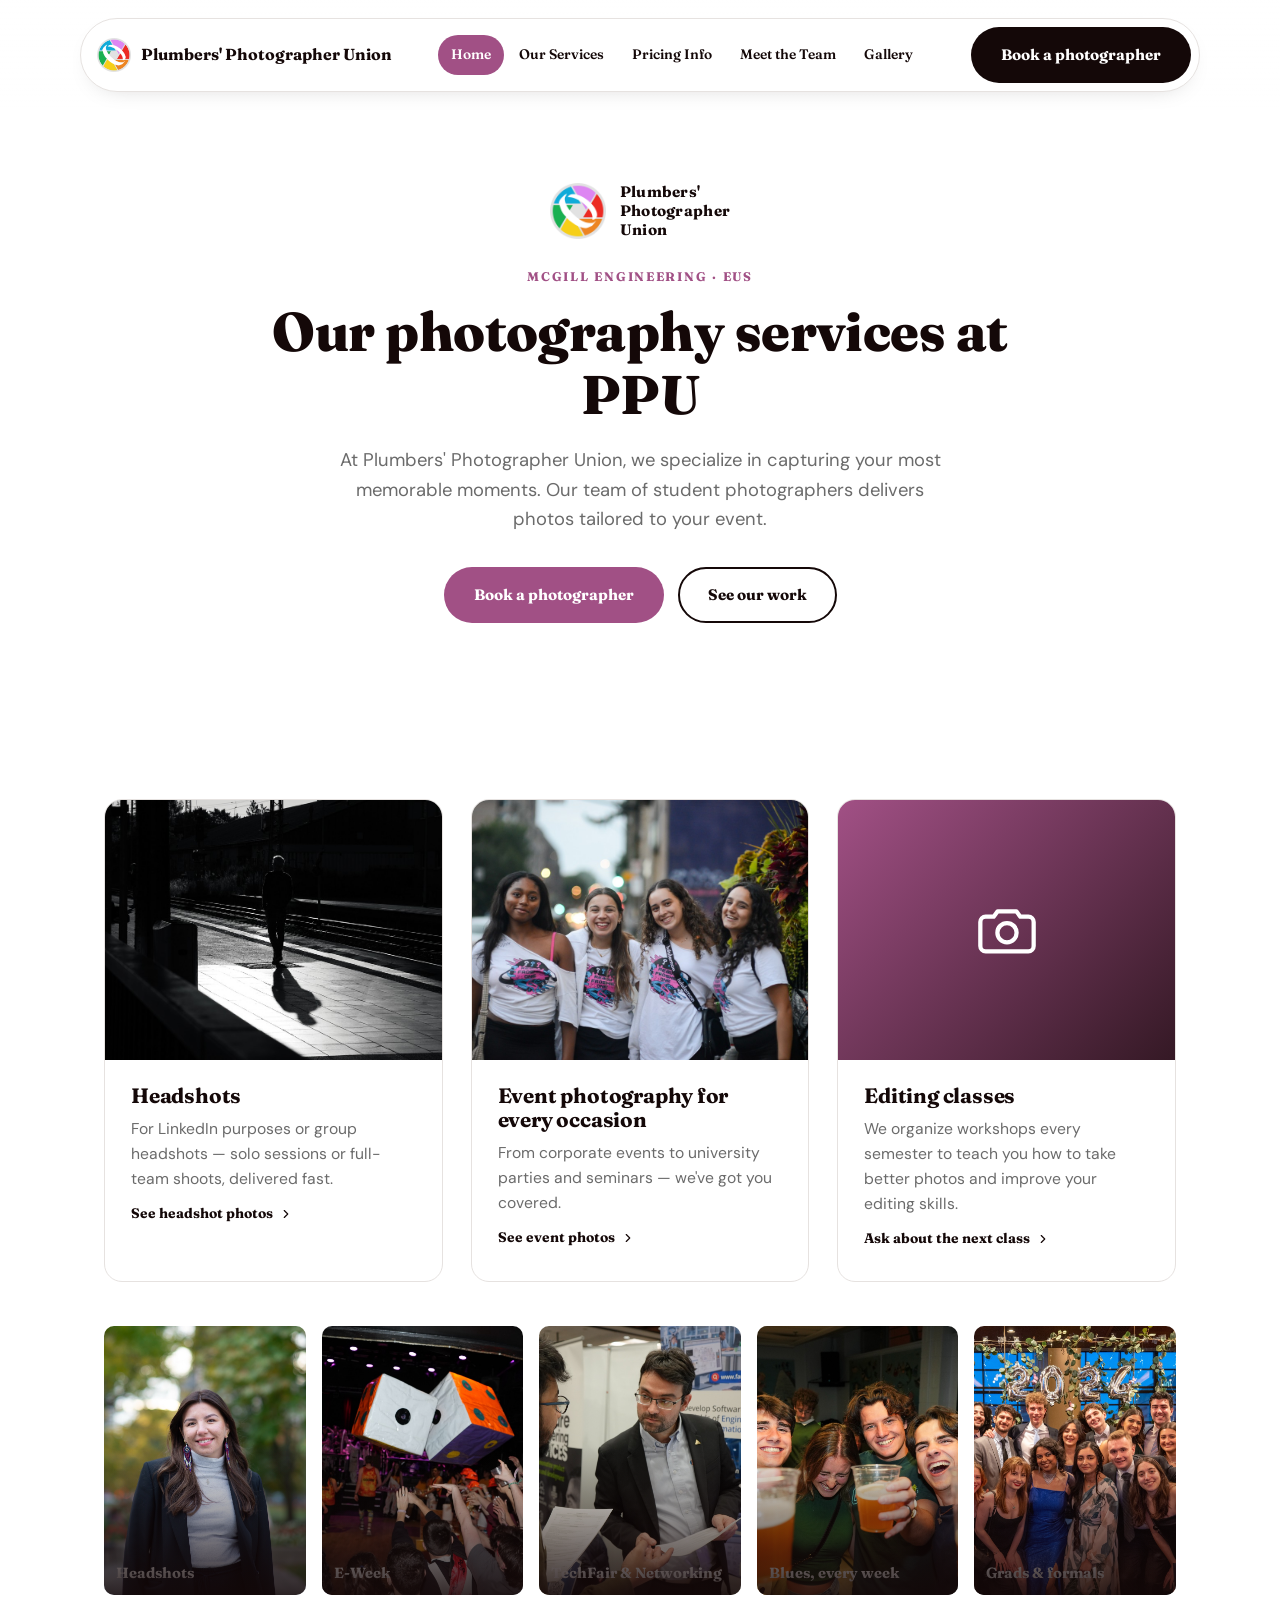
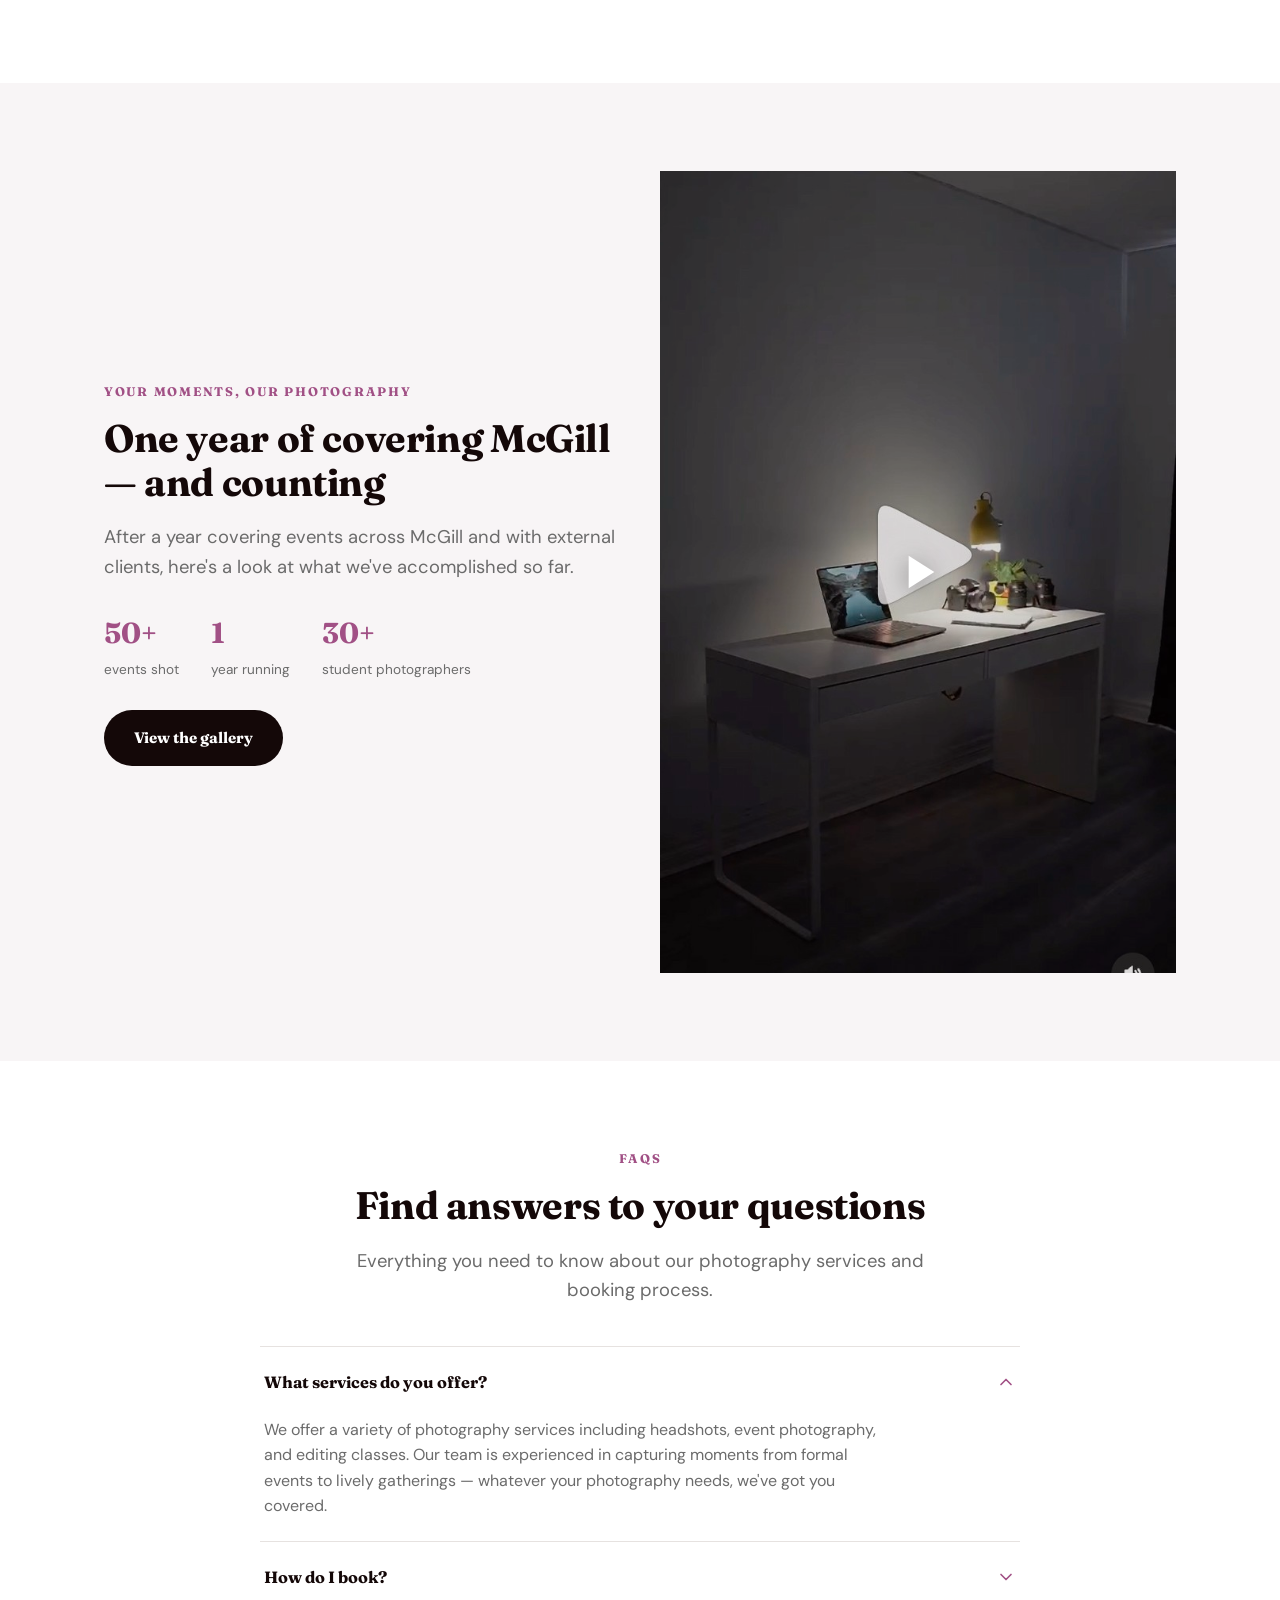
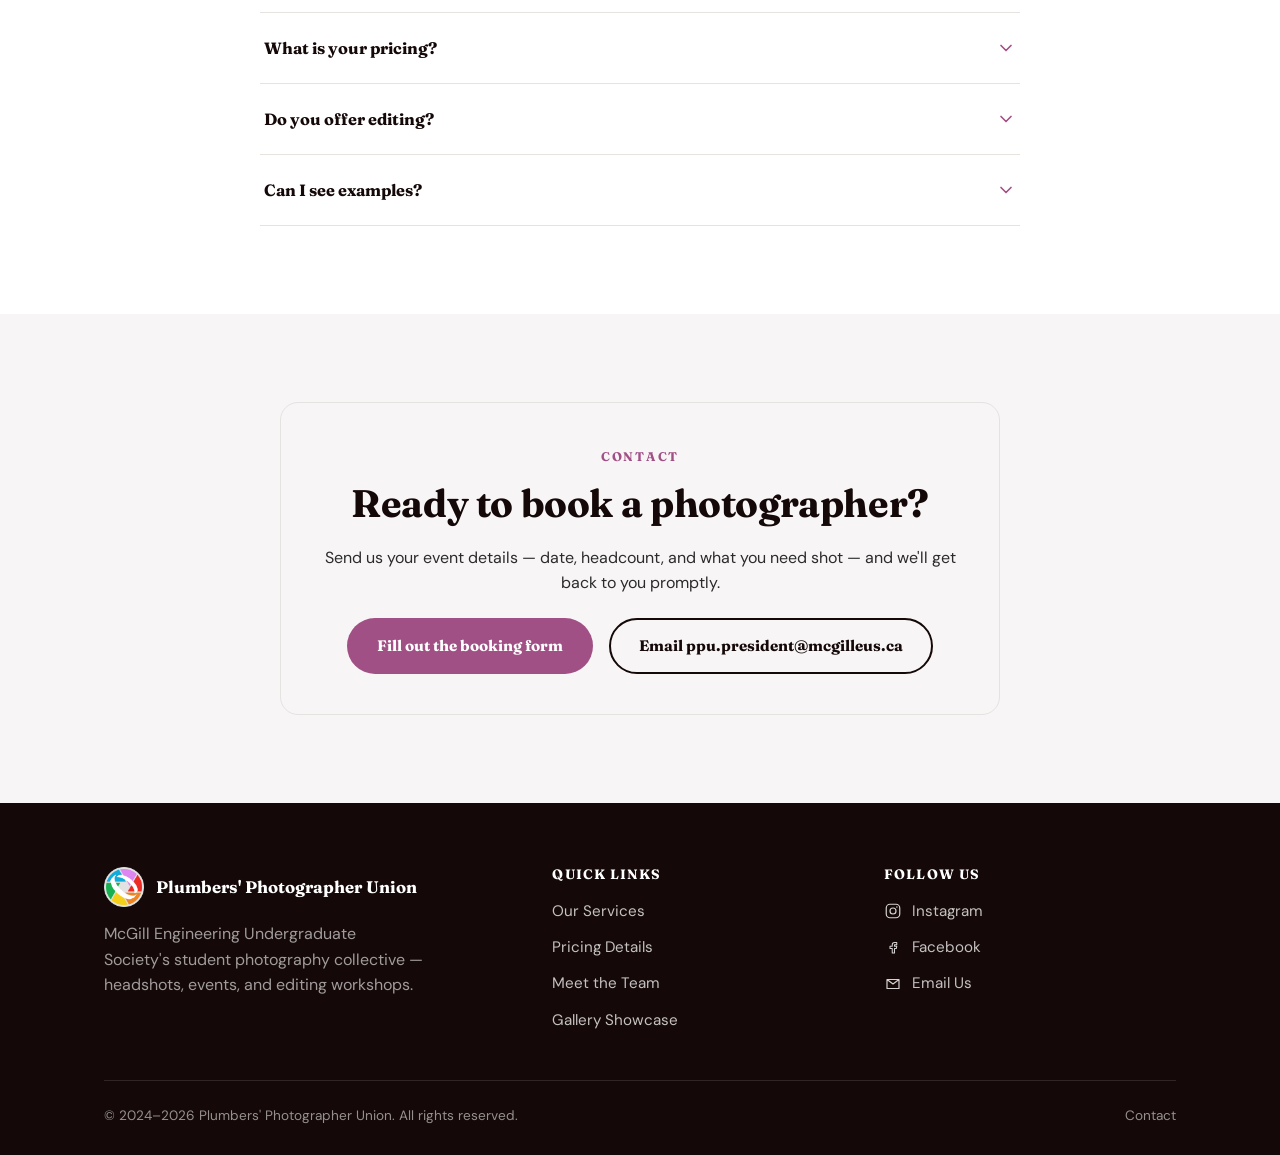
==== commit 0c96dab2: "Add hero logo lockup, switch heading font to Fraunces, make cards clickable - Replace the nav/footer" ====
--- a/index.html
+++ b/index.html
@@ -8,7 +8,7 @@
 <link rel="icon" href="assets/images/logo.png">
 <link rel="preconnect" href="https://fonts.googleapis.com">
 <link rel="preconnect" href="https://fonts.gstatic.com" crossorigin>
-<link href="https://fonts.googleapis.com/css2?family=DM+Sans:wght@400;500;700&family=Space+Grotesk:wght@500;600;700;800&display=swap" rel="stylesheet">
+<link href="https://fonts.googleapis.com/css2?family=DM+Sans:wght@400;500;700&family=Fraunces:opsz,wght@9..144,300..900&display=swap" rel="stylesheet">
 <link rel="stylesheet" href="assets/css/style.css">
 </head>
 <body>
@@ -47,6 +47,10 @@
 <main id="main">
 
   <section class="hero container">
+    <div class="hero-logo">
+      <img src="assets/images/logo.png" alt="PPU logo">
+      <span>Plumbers'<br>Photographer<br>Union</span>
+    </div>
     <span class="eyebrow center" style="display:block;">McGill Engineering · EUS</span>
     <h1>Our photography services at PPU</h1>
     <p class="lede center">At Plumbers' Photographer Union, we specialize in capturing your most memorable moments. Our team of student photographers delivers photos tailored to your event.</p>
@@ -60,59 +64,62 @@
     <div class="container">
       <div class="card-grid">
 
-        <article class="service-card">
+        <a class="service-card" href="gallery.html#headshots">
           <div class="service-card__media">
             <img src="assets/images/headshots.jpg" alt="Black and white photo of a person walking through a train station, framed against long shadows">
           </div>
           <div class="service-card__body">
             <h3>Headshots</h3>
             <p>For LinkedIn purposes or group headshots — solo sessions or full-team shoots, delivered fast.</p>
-          </div>
-        </article>
-
-        <article class="service-card">
+            <span class="card-link">See headshot photos <svg viewBox="0 0 24 24" fill="none" width="14" height="14"><path d="M9 6l6 6-6 6" stroke="currentColor" stroke-width="2" stroke-linecap="round" stroke-linejoin="round"/></svg></span>
+          </div>
+        </a>
+
+        <a class="service-card" href="gallery.html">
           <div class="service-card__media">
             <img src="assets/images/event-photography.jpg" alt="Four attendees smiling together at a university event">
           </div>
           <div class="service-card__body">
             <h3>Event photography for every occasion</h3>
             <p>From corporate events to university parties and seminars — we've got you covered.</p>
-          </div>
-        </article>
-
-        <article class="service-card">
+            <span class="card-link">See event photos <svg viewBox="0 0 24 24" fill="none" width="14" height="14"><path d="M9 6l6 6-6 6" stroke="currentColor" stroke-width="2" stroke-linecap="round" stroke-linejoin="round"/></svg></span>
+          </div>
+        </a>
+
+        <a class="service-card" href="mailto:ppu.president@mcgilleus.ca?subject=Editing%20workshop%20interest">
           <div class="service-card__media is-icon">
             <svg viewBox="0 0 24 24" fill="none"><path d="M4 7h3l1.5-2h7L17 7h3a2 2 0 0 1 2 2v9a2 2 0 0 1-2 2H4a2 2 0 0 1-2-2V9a2 2 0 0 1 2-2Z" stroke="currentColor" stroke-width="1.6" stroke-linejoin="round"/><circle cx="12" cy="13" r="3.6" stroke="currentColor" stroke-width="1.6"/></svg>
           </div>
           <div class="service-card__body">
             <h3>Editing classes</h3>
             <p>We organize workshops every semester to teach you how to take better photos and improve your editing skills.</p>
-          </div>
-        </article>
+            <span class="card-link">Ask about the next class <svg viewBox="0 0 24 24" fill="none" width="14" height="14"><path d="M9 6l6 6-6 6" stroke="currentColor" stroke-width="2" stroke-linecap="round" stroke-linejoin="round"/></svg></span>
+          </div>
+        </a>
 
       </div>
 
       <div class="category-strip">
-        <div class="category-tile">
+        <a class="category-tile" href="gallery.html#headshots">
           <img src="assets/images/category-headshots.jpg" alt="Professional headshot session">
           <span>Headshots</span>
-        </div>
-        <div class="category-tile">
+        </a>
+        <a class="category-tile" href="gallery.html#eweek">
           <img src="assets/images/category-eweek.jpg" alt="E-Week engineering competition event">
           <span>E-Week</span>
-        </div>
-        <div class="category-tile">
+        </a>
+        <a class="category-tile" href="gallery.html#techfair">
           <img src="assets/images/category-techfair.jpg" alt="TechFair networking and career event">
           <span>TechFair &amp; Networking</span>
-        </div>
-        <div class="category-tile">
+        </a>
+        <a class="category-tile" href="gallery.html#blues">
           <img src="assets/images/category-blues.jpg" alt="Weekly Blues pub night at McGill Engineering">
           <span>Blues, every week</span>
-        </div>
-        <div class="category-tile">
+        </a>
+        <a class="category-tile" href="gallery.html#grad">
           <img src="assets/images/category-graduation.jpg" alt="Graduation photography">
           <span>Grads &amp; formals</span>
-        </div>
+        </a>
       </div>
     </div>
   </section>
--- a/assets/css/style.css
+++ b/assets/css/style.css
@@ -17,12 +17,12 @@
   --radius-pill: 999px;
   --shadow: 0 12px 30px -12px rgba(20, 8, 8, 0.18);
   --container: 1120px;
-  --font-head: "Space Grotesk", "Segoe UI", sans-serif;
+  --font-head: "Fraunces", "Iowan Old Style", "Georgia", serif;
   --font-body: "DM Sans", "Segoe UI", sans-serif;
 }
 
 * { box-sizing: border-box; }
-html { scroll-behavior: smooth; }
+html { scroll-behavior: smooth; font-optical-sizing: auto; }
 
 body {
   margin: 0;
@@ -238,6 +238,23 @@
   padding: 72px 0 40px;
   text-align: center;
 }
+.hero-logo {
+  display: flex;
+  align-items: center;
+  justify-content: center;
+  gap: 14px;
+  margin-bottom: 28px;
+}
+.hero-logo img { width: 56px; height: 56px; }
+.hero-logo span {
+  font-family: var(--font-head);
+  font-weight: 700;
+  font-size: 0.95rem;
+  line-height: 1.25;
+  letter-spacing: 0.02em;
+  text-align: left;
+  color: var(--ink);
+}
 .hero h1 { max-width: 780px; margin: 0 auto 20px; }
 .hero .lede { margin: 0 auto 32px; }
 .hero-actions {
@@ -261,13 +278,29 @@
 }
 
 .service-card {
+  display: block;
   background: #fff;
   border: 1px solid var(--line);
   border-radius: var(--radius-md);
   overflow: hidden;
-  transition: transform 0.2s ease, box-shadow 0.2s ease;
-}
-.service-card:hover { transform: translateY(-6px); box-shadow: var(--shadow); }
+  cursor: pointer;
+  transition: transform 0.2s ease, box-shadow 0.2s ease, border-color 0.2s ease;
+}
+.service-card:hover { transform: translateY(-6px); box-shadow: var(--shadow); border-color: var(--accent); }
+.service-card:hover .card-link { color: var(--accent); }
+.service-card:hover .card-link svg { transform: translateX(3px); }
+
+.card-link {
+  display: inline-flex;
+  align-items: center;
+  gap: 6px;
+  margin-top: 12px;
+  font-family: var(--font-head);
+  font-weight: 700;
+  font-size: 0.86rem;
+  color: var(--ink);
+}
+.card-link svg { transition: transform 0.15s ease; }
 
 .service-card__media {
   height: 260px;
@@ -494,12 +527,17 @@
 @media (min-width: 720px) { .category-strip { grid-template-columns: repeat(5, 1fr); } }
 
 .category-tile {
+  display: block;
   position: relative;
   border-radius: var(--radius-sm);
   overflow: hidden;
   aspect-ratio: 3/4;
-}
-.category-tile img { width: 100%; height: 100%; object-fit: cover; }
+  cursor: pointer;
+  transition: transform 0.2s ease, box-shadow 0.2s ease;
+}
+.category-tile:hover { transform: translateY(-4px); box-shadow: var(--shadow); }
+.category-tile img { width: 100%; height: 100%; object-fit: cover; transition: transform 0.35s ease; }
+.category-tile:hover img { transform: scale(1.06); }
 .category-tile::after {
   content: "";
   position: absolute;
@@ -539,16 +577,47 @@
 /* ==========================================================================
    Gallery
    ========================================================================== */
+.filter-tabs {
+  display: flex;
+  flex-wrap: wrap;
+  justify-content: center;
+  gap: 8px;
+  margin-top: 40px;
+}
+.filter-tab {
+  font-family: var(--font-head);
+  font-weight: 600;
+  font-size: 0.86rem;
+  padding: 9px 18px;
+  border-radius: var(--radius-pill);
+  border: 1px solid var(--line);
+  background: #fff;
+  color: var(--ink);
+  cursor: pointer;
+  transition: background 0.15s ease, color 0.15s ease, border-color 0.15s ease;
+}
+.filter-tab:hover { border-color: var(--accent); }
+.filter-tab[aria-current="true"] { background: var(--ink); color: #fff; border-color: var(--ink); }
+
+.filter-empty {
+  text-align: center;
+  color: var(--muted);
+  max-width: 520px;
+  margin: 32px auto 0;
+}
+
 .gallery-grid {
   display: grid;
   grid-template-columns: repeat(2, 1fr);
   gap: 14px;
-  margin-top: 44px;
-}
+  margin-top: 32px;
+}
+.gallery-item[hidden] { display: none; }
 @media (min-width: 640px) { .gallery-grid { grid-template-columns: repeat(3, 1fr); } }
 @media (min-width: 960px) { .gallery-grid { grid-template-columns: repeat(4, 1fr); } }
 
 .gallery-item {
+  margin: 0;
   position: relative;
   border-radius: var(--radius-sm);
   overflow: hidden;
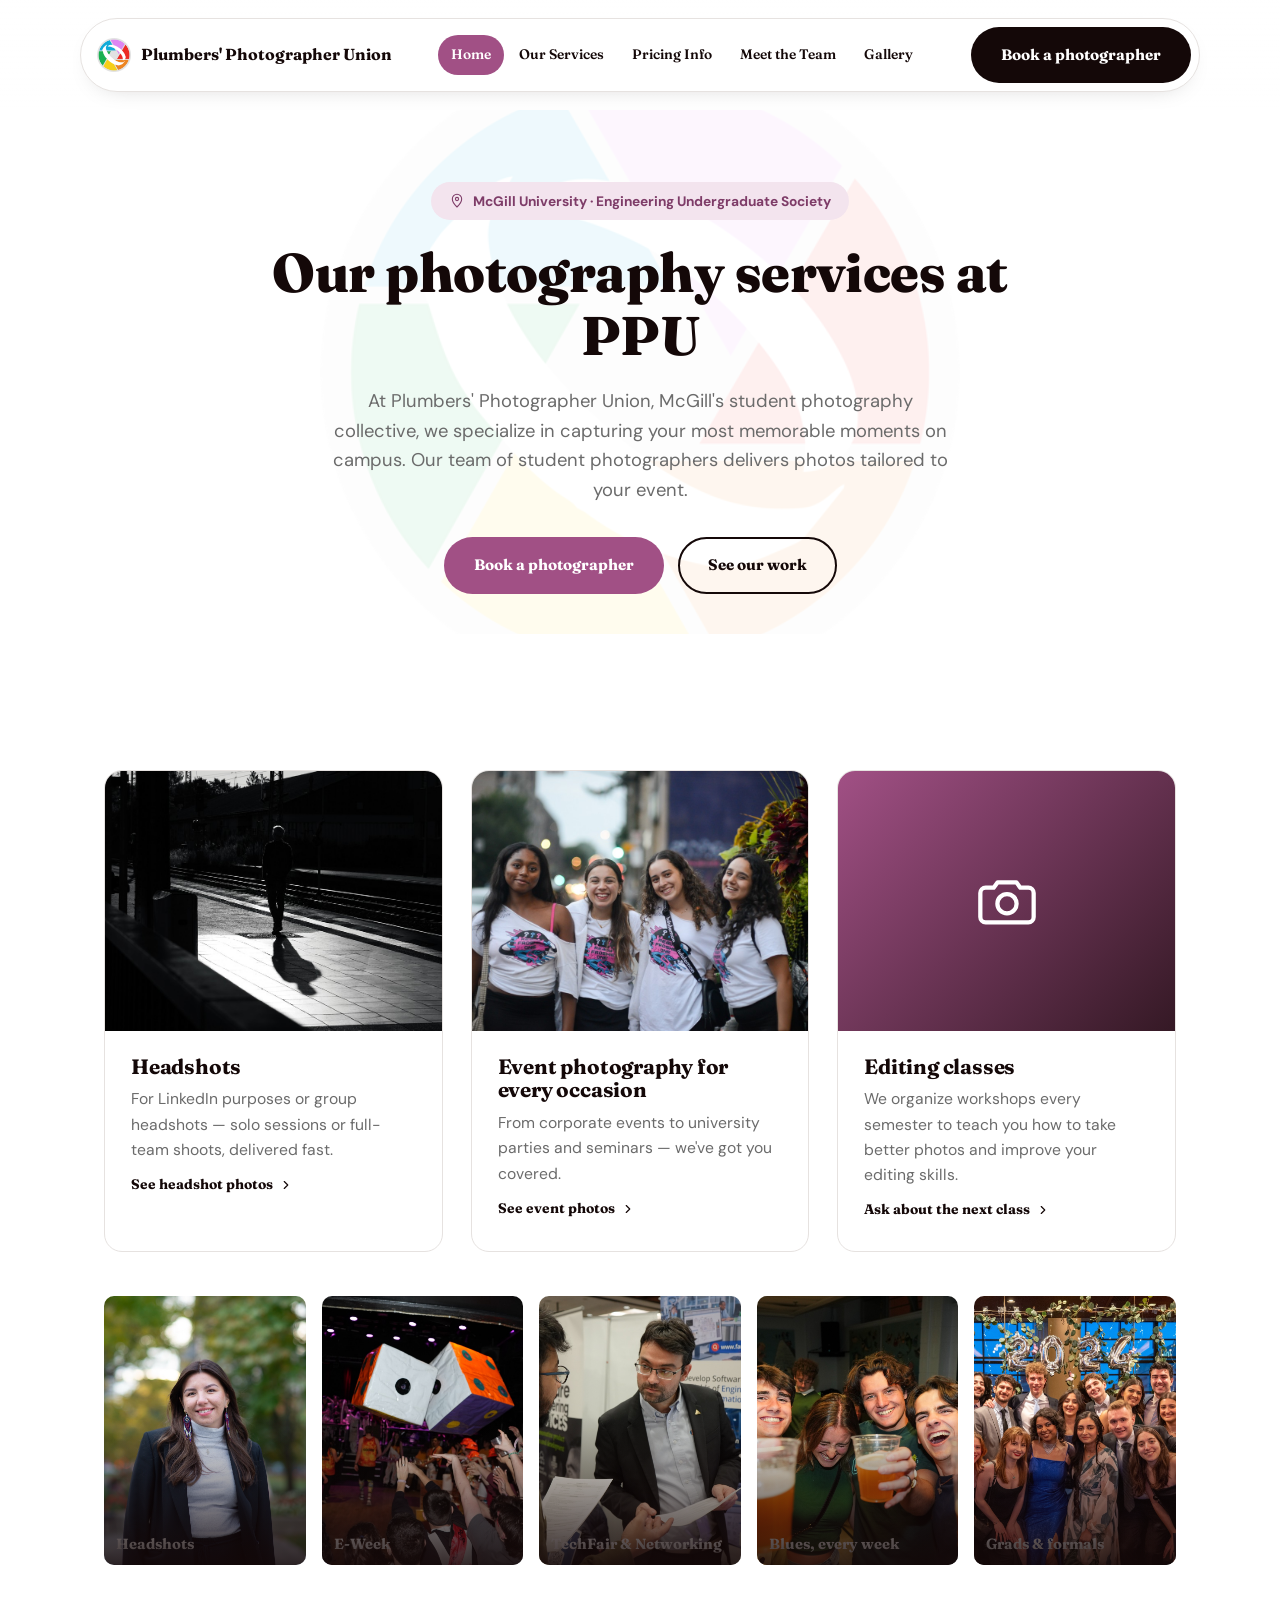
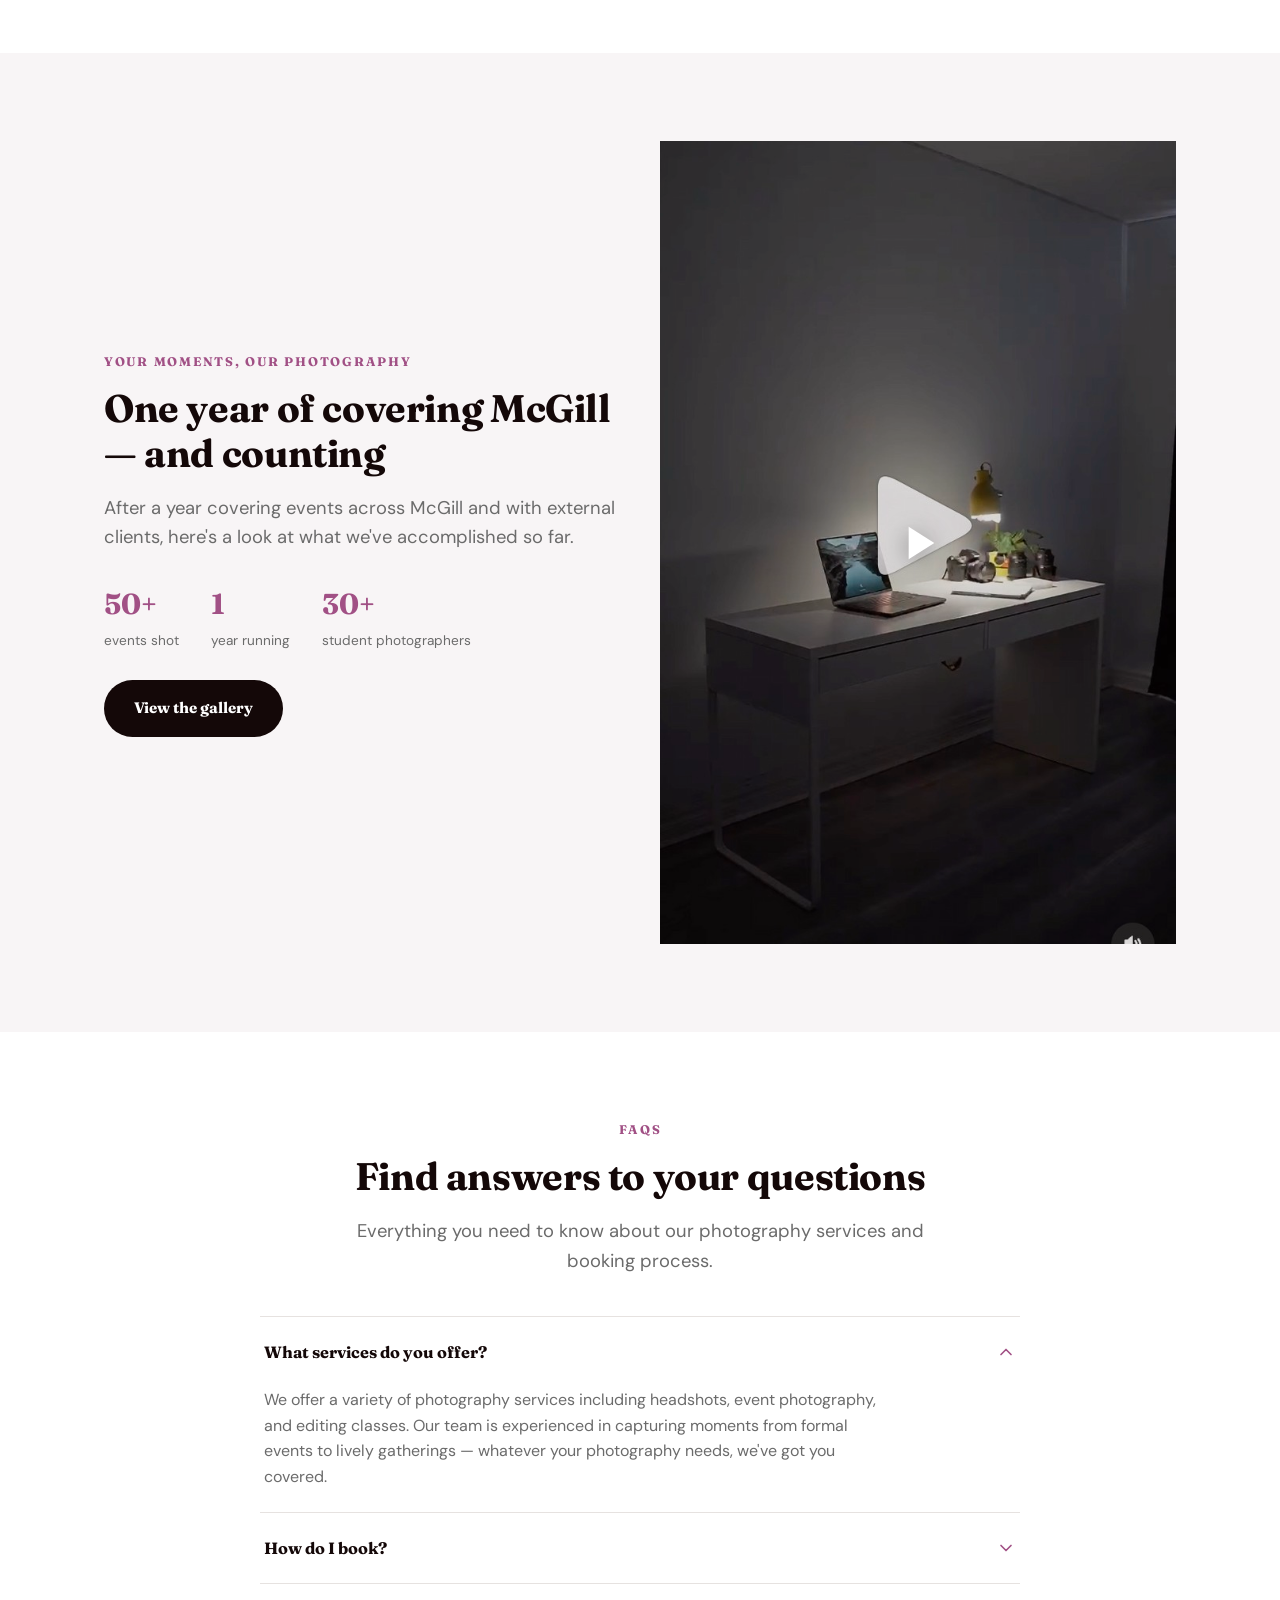
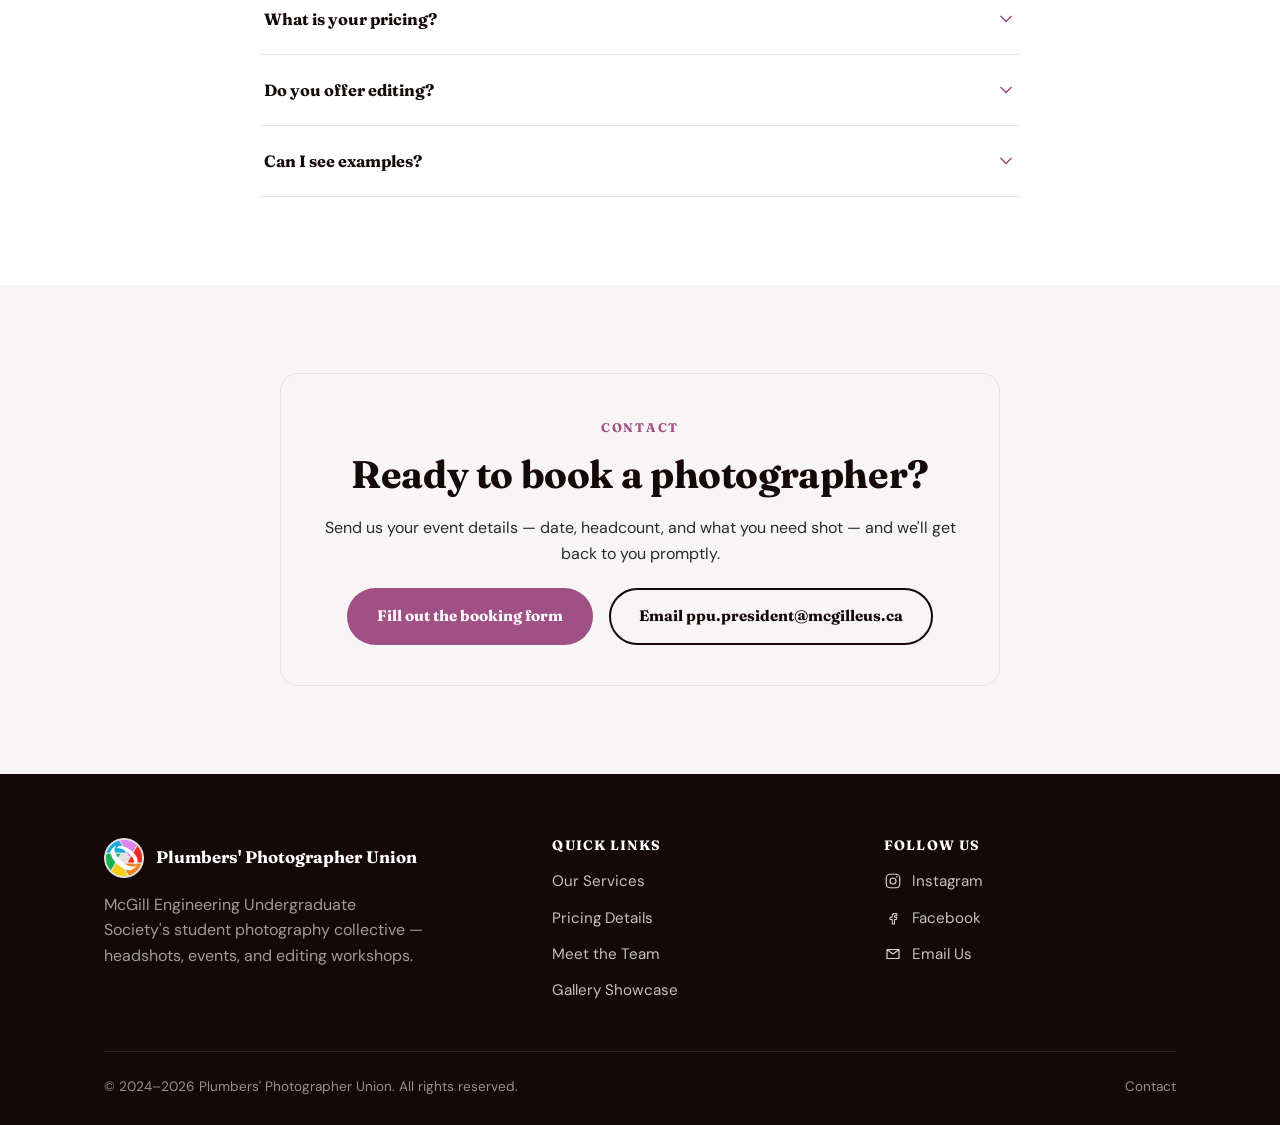
==== commit 38cd2da3: "Rework hero: large faded logo watermark, explicit McGill badge - Replace the small icon+wordmark row" ====
--- a/index.html
+++ b/index.html
@@ -46,17 +46,19 @@
 
 <main id="main">
 
-  <section class="hero container">
-    <div class="hero-logo">
-      <img src="assets/images/logo.png" alt="PPU logo">
-      <span>Plumbers'<br>Photographer<br>Union</span>
-    </div>
-    <span class="eyebrow center" style="display:block;">McGill Engineering · EUS</span>
-    <h1>Our photography services at PPU</h1>
-    <p class="lede center">At Plumbers' Photographer Union, we specialize in capturing your most memorable moments. Our team of student photographers delivers photos tailored to your event.</p>
-    <div class="hero-actions">
-      <a class="btn btn--accent" href="book.html">Book a photographer</a>
-      <a class="btn btn--ghost" href="gallery.html">See our work</a>
+  <section class="hero container hero--watermarked">
+    <img class="hero-watermark" src="assets/images/logo.png" alt="" aria-hidden="true">
+    <div class="hero-content">
+      <span class="mcgill-badge center">
+        <svg viewBox="0 0 24 24" fill="none" width="16" height="16"><path d="M12 21s7-6.5 7-12a7 7 0 1 0-14 0c0 5.5 7 12 7 12Z" stroke="currentColor" stroke-width="1.6" stroke-linejoin="round"/><circle cx="12" cy="9" r="2.4" stroke="currentColor" stroke-width="1.6"/></svg>
+        McGill University · Engineering Undergraduate Society
+      </span>
+      <h1>Our photography services at PPU</h1>
+      <p class="lede center">At Plumbers' Photographer Union, McGill's student photography collective, we specialize in capturing your most memorable moments on campus. Our team of student photographers delivers photos tailored to your event.</p>
+      <div class="hero-actions">
+        <a class="btn btn--accent" href="book.html">Book a photographer</a>
+        <a class="btn btn--ghost" href="gallery.html">See our work</a>
+      </div>
     </div>
   </section>
 
--- a/assets/css/style.css
+++ b/assets/css/style.css
@@ -238,23 +238,41 @@
   padding: 72px 0 40px;
   text-align: center;
 }
-.hero-logo {
-  display: flex;
-  align-items: center;
-  justify-content: center;
-  gap: 14px;
-  margin-bottom: 28px;
-}
-.hero-logo img { width: 56px; height: 56px; }
-.hero-logo span {
-  font-family: var(--font-head);
-  font-weight: 700;
-  font-size: 0.95rem;
-  line-height: 1.25;
-  letter-spacing: 0.02em;
-  text-align: left;
-  color: var(--ink);
-}
+.hero--watermarked {
+  position: relative;
+  overflow: hidden;
+}
+.hero-watermark {
+  position: absolute;
+  top: 50%;
+  left: 50%;
+  width: min(640px, 80vw);
+  height: min(640px, 80vw);
+  transform: translate(-50%, -50%);
+  opacity: 0.07;
+  z-index: 0;
+  pointer-events: none;
+  user-select: none;
+}
+.hero-content {
+  position: relative;
+  z-index: 1;
+}
+.mcgill-badge {
+  display: inline-flex;
+  align-items: center;
+  justify-content: center;
+  gap: 8px;
+  margin: 0 auto 22px;
+  padding: 8px 18px;
+  border-radius: var(--radius-pill);
+  background: var(--accent-light);
+  color: var(--accent-dark);
+  font-family: var(--font-body);
+  font-weight: 700;
+  font-size: 0.86rem;
+}
+.mcgill-badge svg { flex-shrink: 0; }
 .hero h1 { max-width: 780px; margin: 0 auto 20px; }
 .hero .lede { margin: 0 auto 32px; }
 .hero-actions {
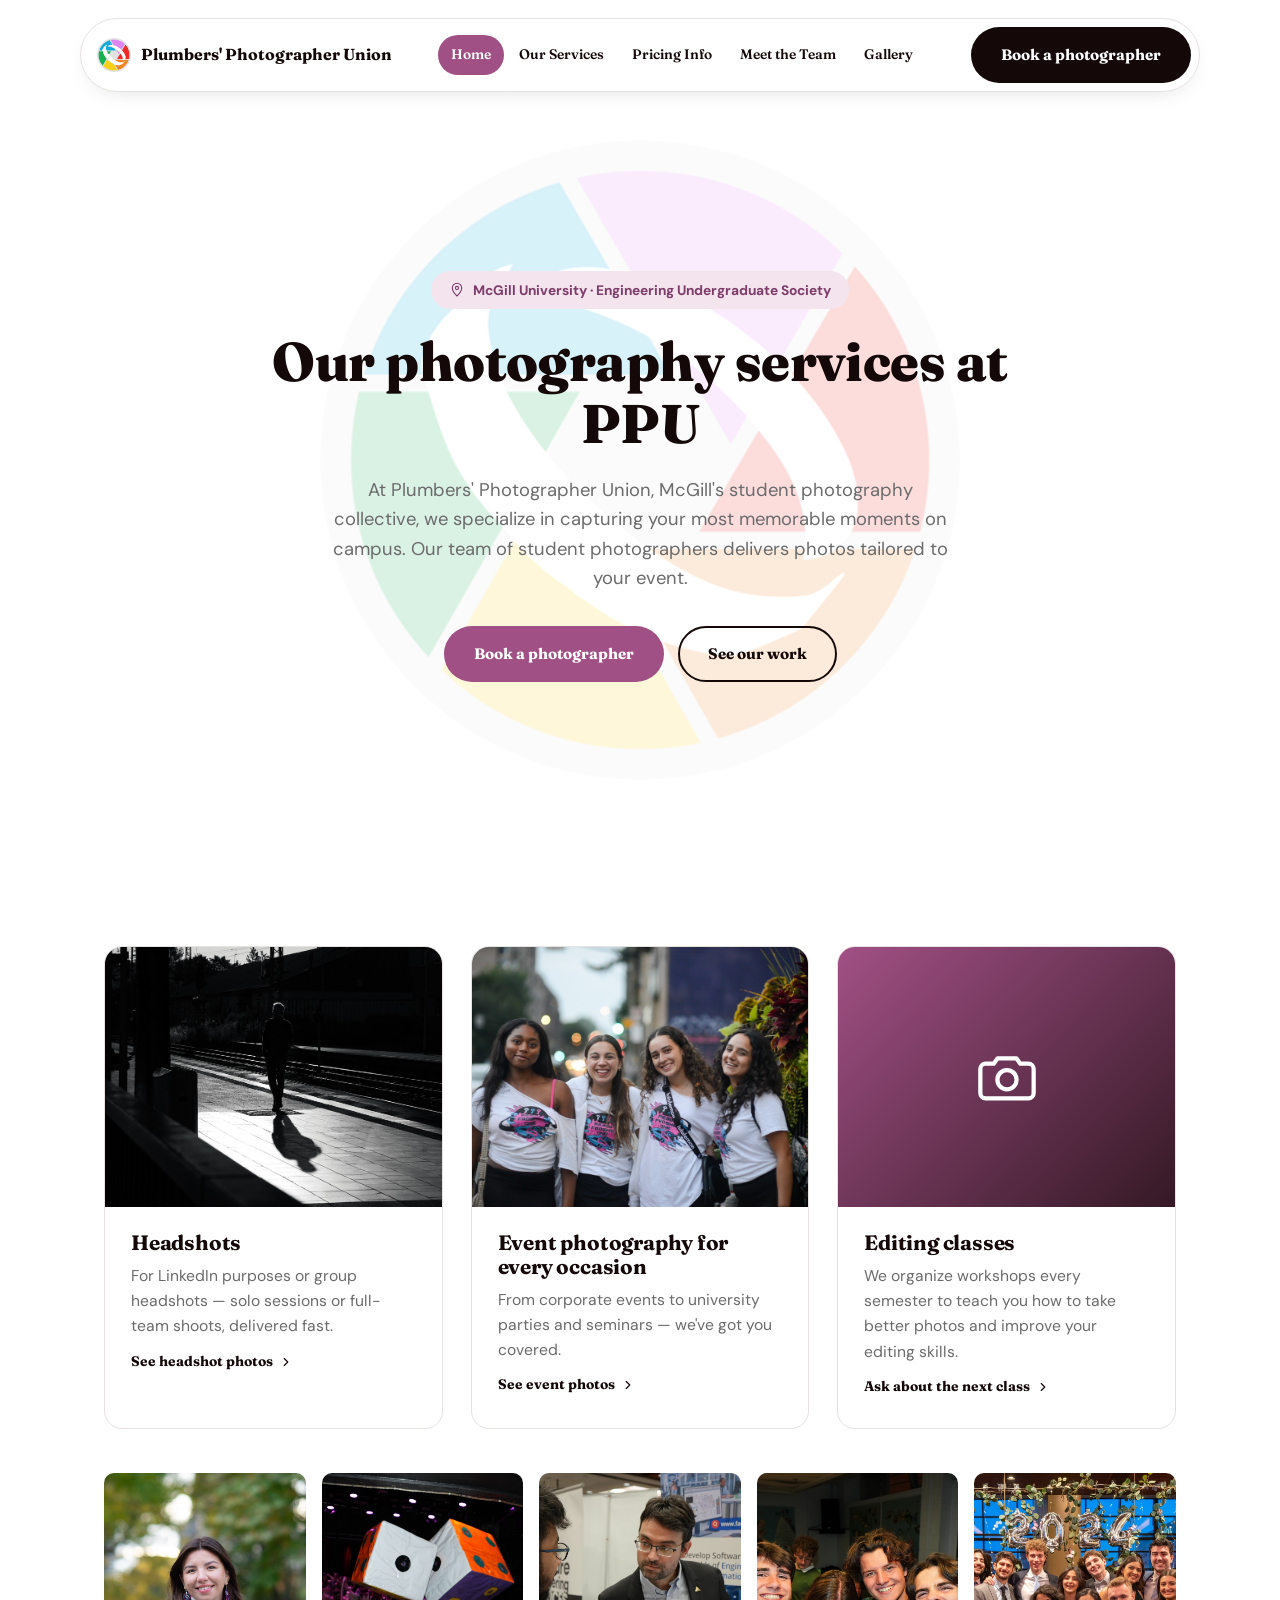
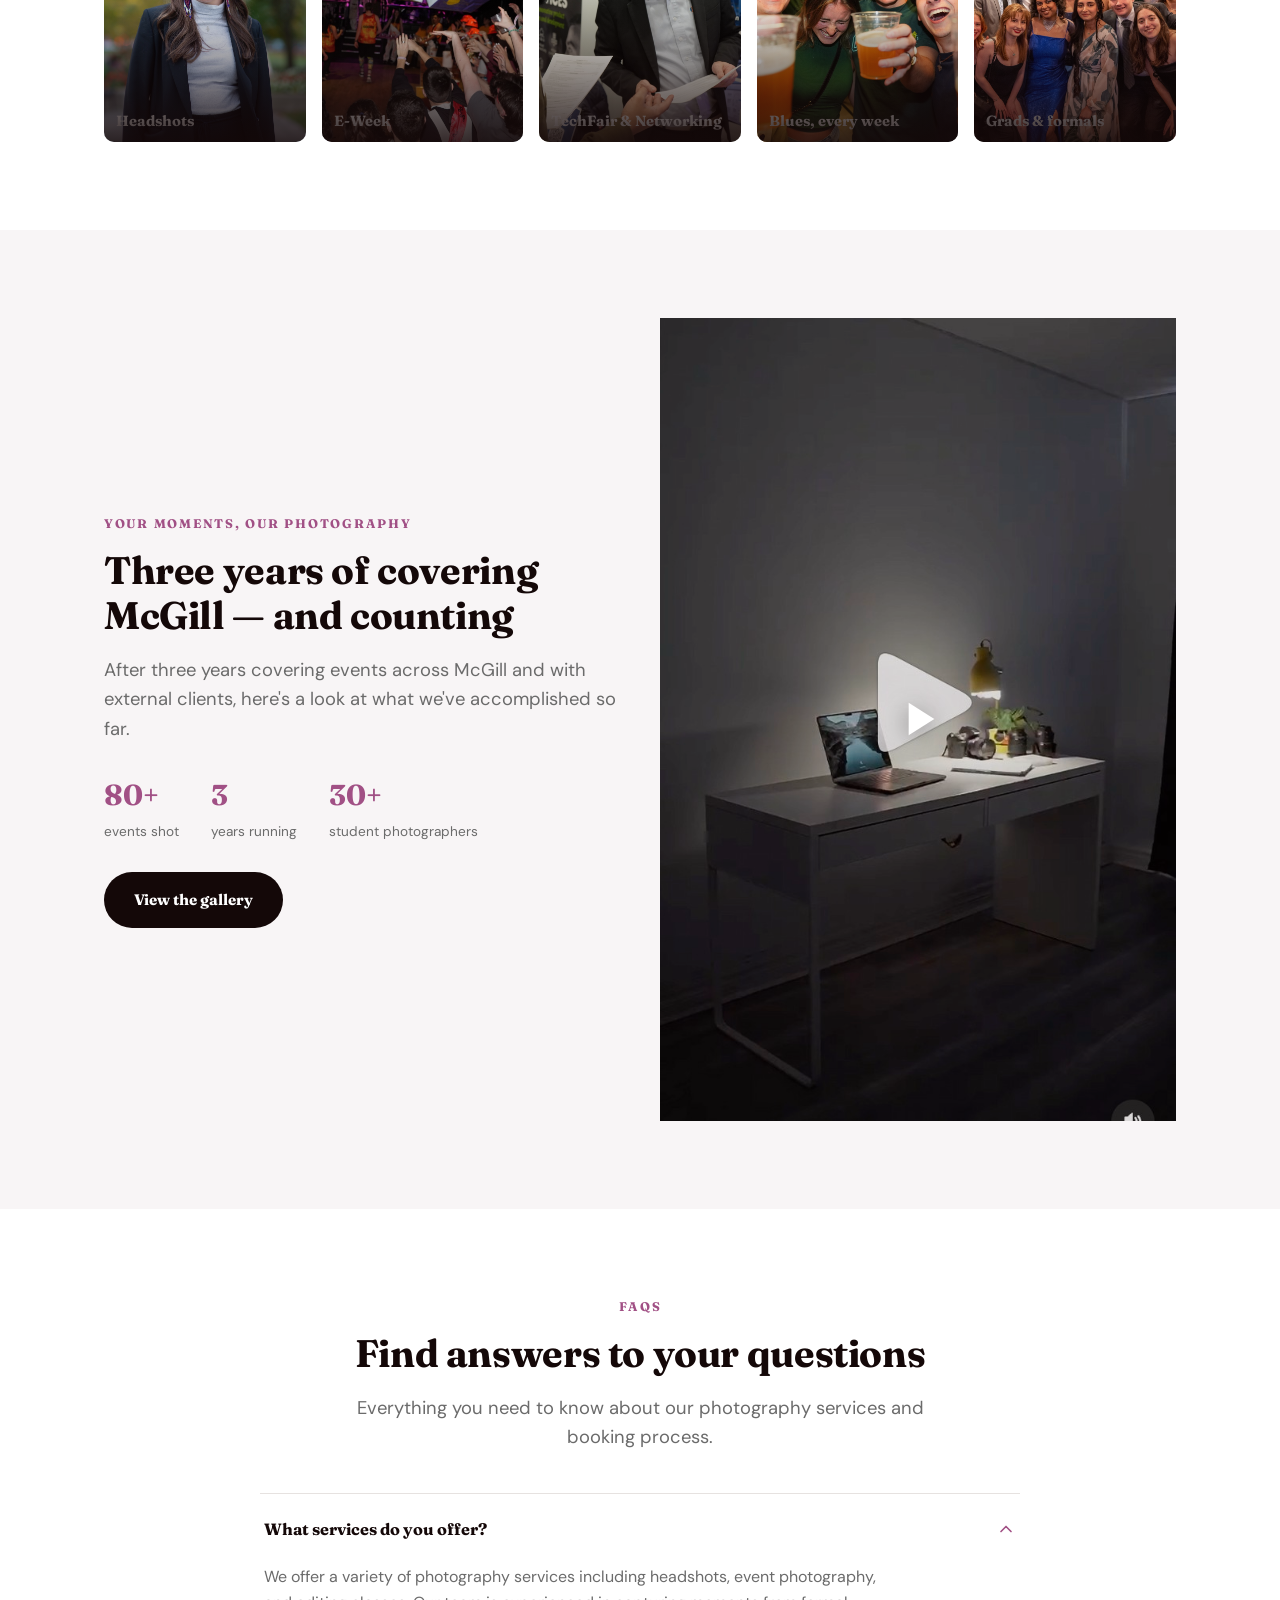
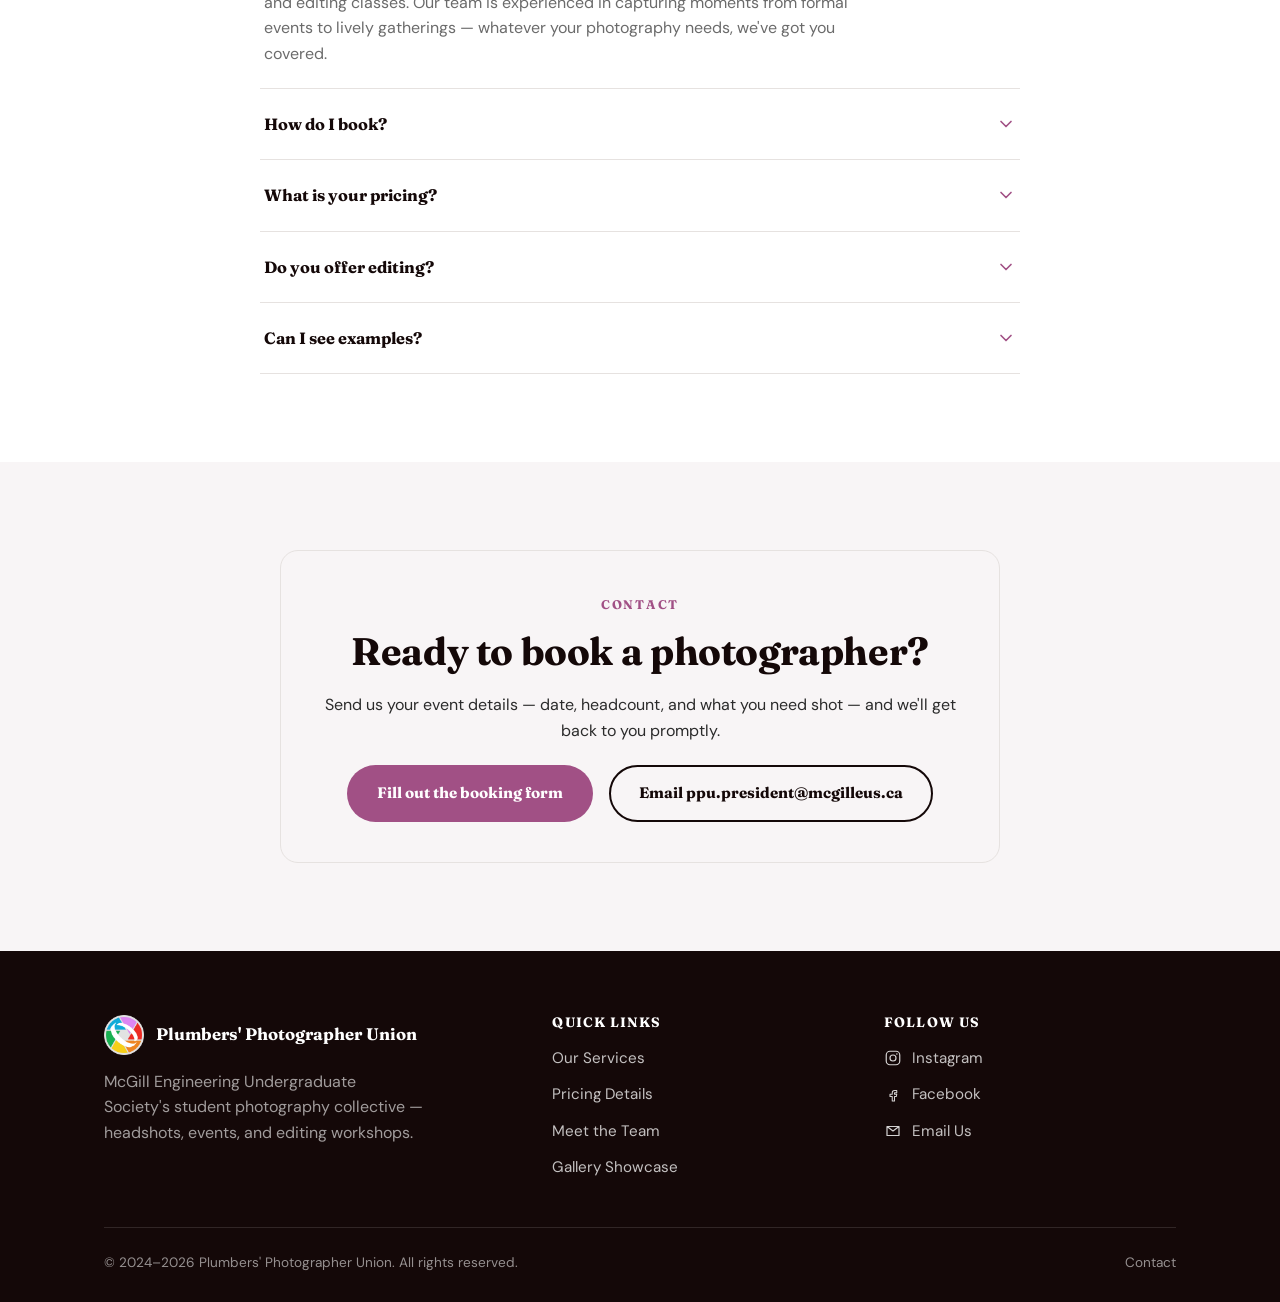
==== commit 8d9316c2: "Fix hero watermark clipping, update to 3 years / 80+ events - Give the hero section enough min-heigh" ====
--- a/index.html
+++ b/index.html
@@ -130,11 +130,11 @@
     <div class="container split">
       <div>
         <span class="eyebrow">Your moments, our photography</span>
-        <h2>One year of covering McGill — and counting</h2>
-        <p class="lede">After a year covering events across McGill and with external clients, here's a look at what we've accomplished so far.</p>
+        <h2>Three years of covering McGill — and counting</h2>
+        <p class="lede">After three years covering events across McGill and with external clients, here's a look at what we've accomplished so far.</p>
         <div class="stat-row">
-          <div><strong>50+</strong><span>events shot</span></div>
-          <div><strong>1</strong><span>year running</span></div>
+          <div><strong>80+</strong><span>events shot</span></div>
+          <div><strong>3</strong><span>years running</span></div>
           <div><strong>30+</strong><span>student photographers</span></div>
         </div>
         <a class="btn btn--dark" href="gallery.html">View the gallery</a>
--- a/assets/css/style.css
+++ b/assets/css/style.css
@@ -241,6 +241,10 @@
 .hero--watermarked {
   position: relative;
   overflow: hidden;
+  min-height: min(700px, 88vw);
+  display: flex;
+  flex-direction: column;
+  justify-content: center;
 }
 .hero-watermark {
   position: absolute;
@@ -249,7 +253,7 @@
   width: min(640px, 80vw);
   height: min(640px, 80vw);
   transform: translate(-50%, -50%);
-  opacity: 0.07;
+  opacity: 0.16;
   z-index: 0;
   pointer-events: none;
   user-select: none;
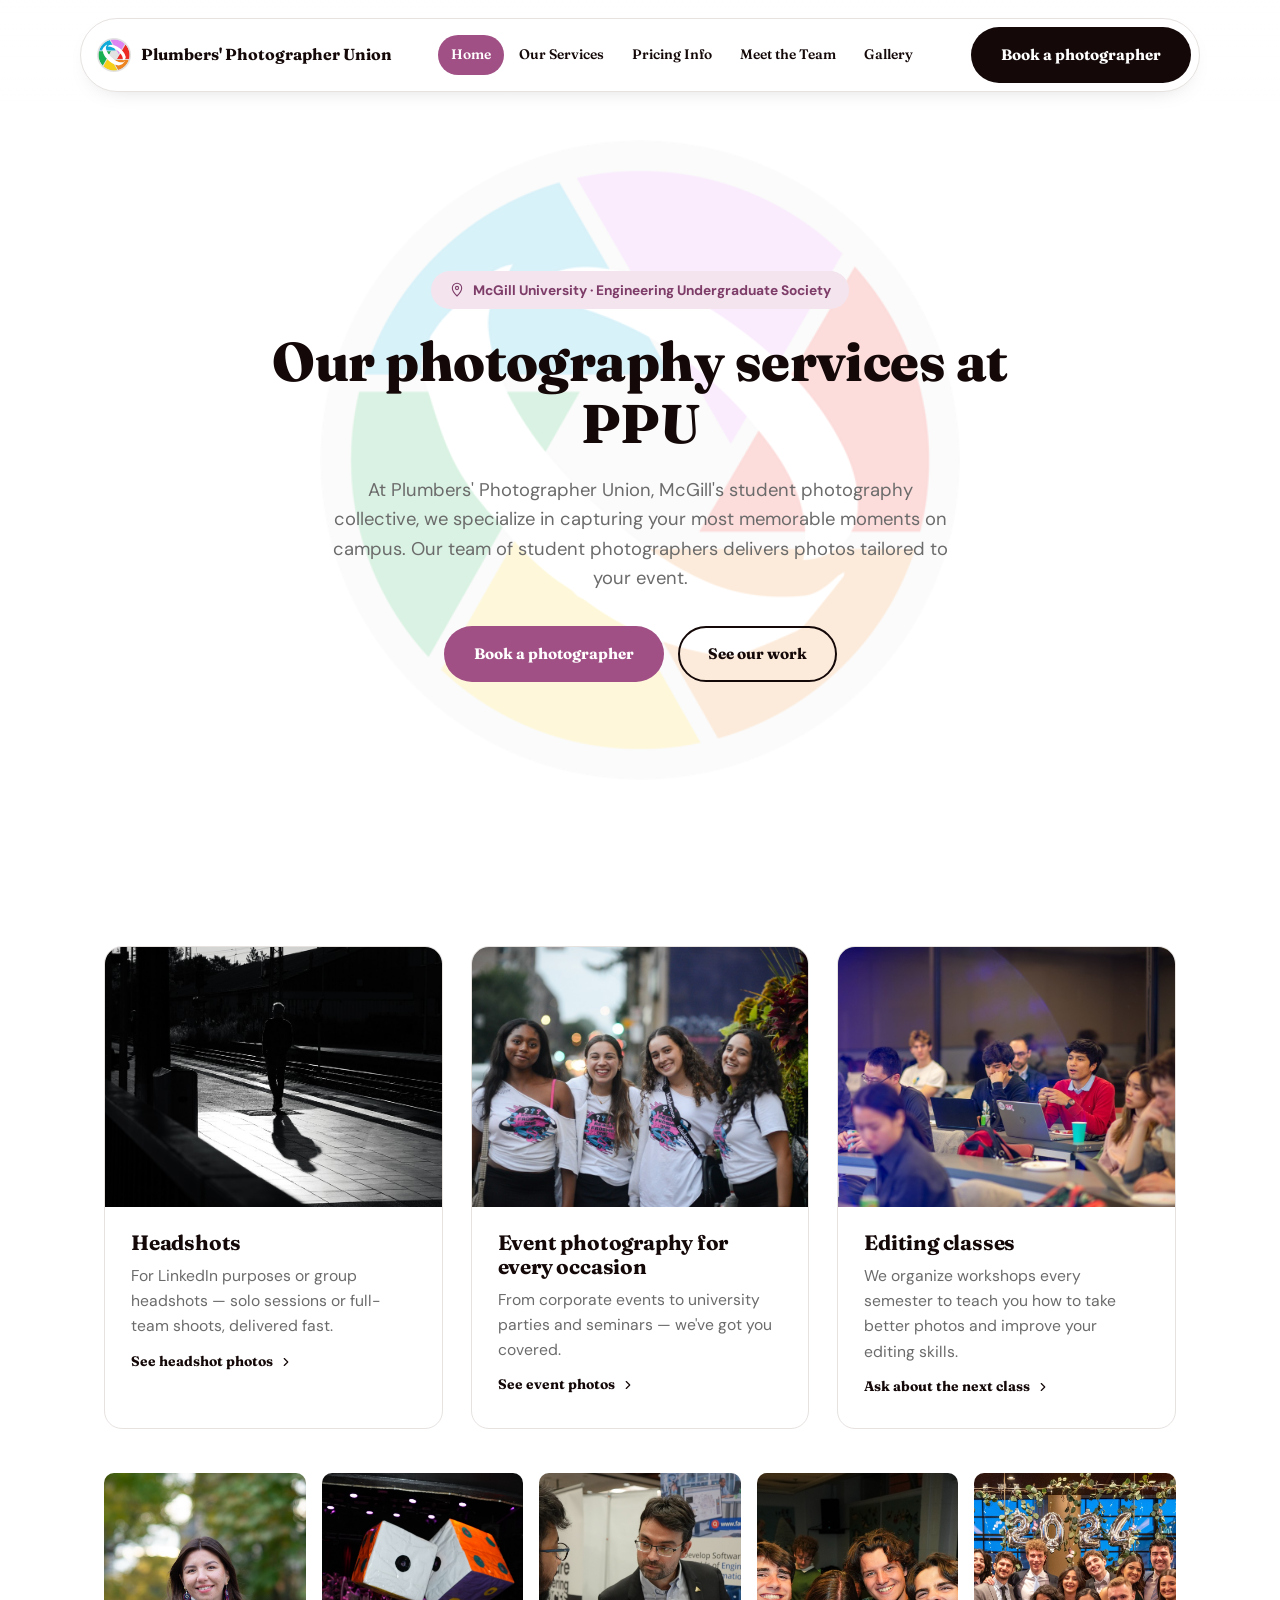
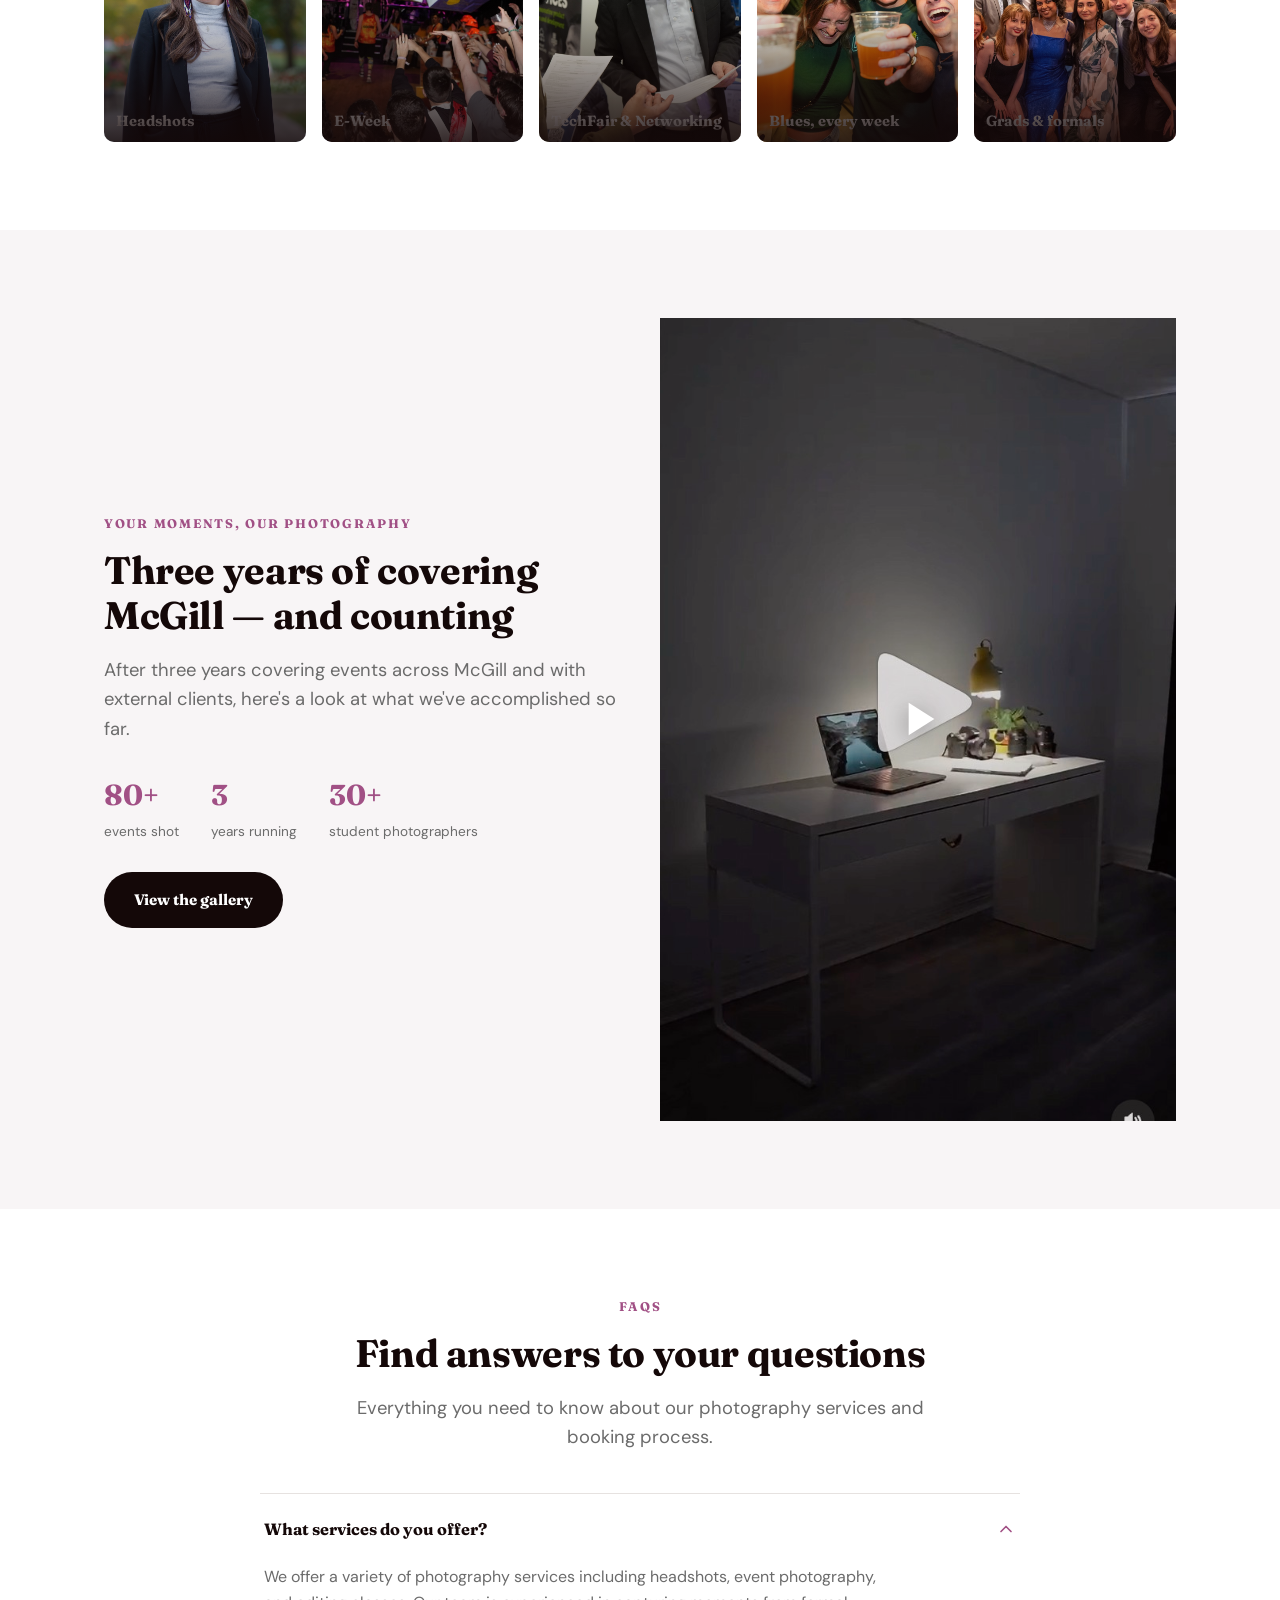
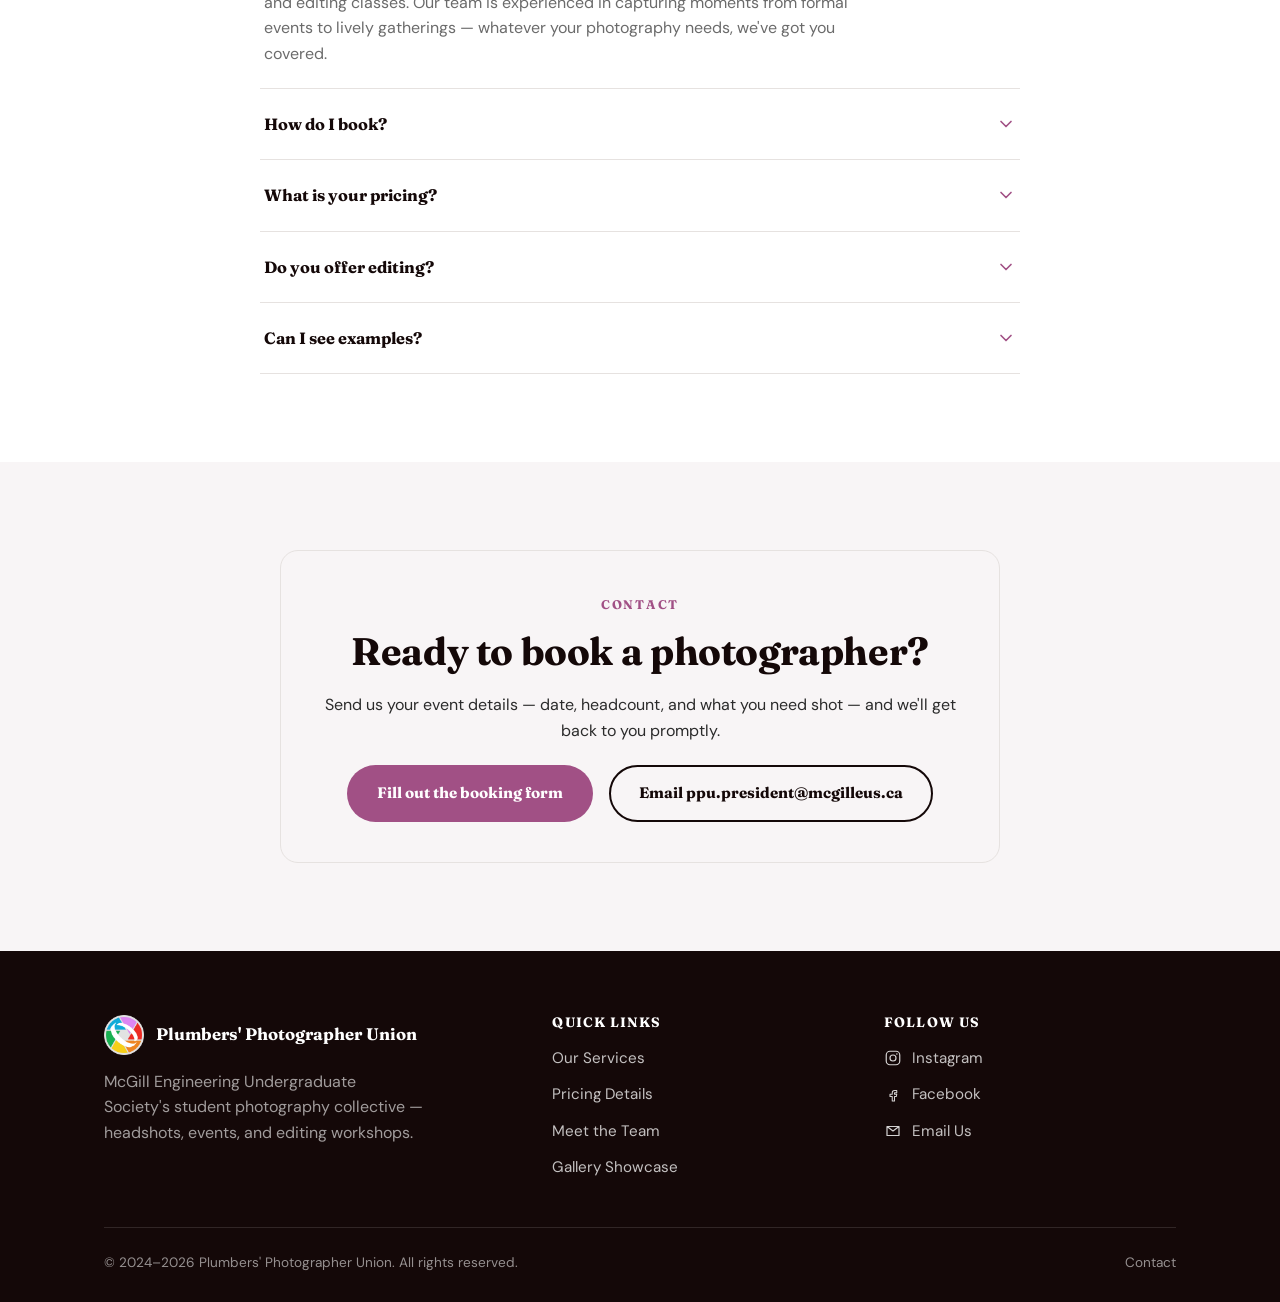
==== commit 33d7a18c: "Use a real workshop photo for the Editing classes card Replaces the camera-icon placeholder tile wit" ====
--- a/index.html
+++ b/index.html
@@ -89,8 +89,8 @@
         </a>
 
         <a class="service-card" href="mailto:ppu.president@mcgilleus.ca?subject=Editing%20workshop%20interest">
-          <div class="service-card__media is-icon">
-            <svg viewBox="0 0 24 24" fill="none"><path d="M4 7h3l1.5-2h7L17 7h3a2 2 0 0 1 2 2v9a2 2 0 0 1-2 2H4a2 2 0 0 1-2-2V9a2 2 0 0 1 2-2Z" stroke="currentColor" stroke-width="1.6" stroke-linejoin="round"/><circle cx="12" cy="13" r="3.6" stroke="currentColor" stroke-width="1.6"/></svg>
+          <div class="service-card__media">
+            <img src="assets/images/editing-classes.jpg" alt="Students seated at desks with laptops during a PPU workshop">
           </div>
           <div class="service-card__body">
             <h3>Editing classes</h3>
--- a/assets/css/style.css
+++ b/assets/css/style.css
@@ -334,14 +334,6 @@
   height: 100%;
   object-fit: cover;
 }
-.service-card__media.is-icon {
-  display: flex;
-  align-items: center;
-  justify-content: center;
-  background: linear-gradient(135deg, var(--accent) 0%, var(--ink) 130%);
-}
-.service-card__media.is-icon svg { width: 64px; height: 64px; color: #fff; }
-
 .service-card__body { padding: 24px 26px 30px; }
 .service-card__body h3 { margin-bottom: 8px; }
 .service-card__body p { margin: 0; color: var(--muted); font-size: 0.98rem; }
@@ -536,6 +528,27 @@
 .team-card__body .meta { font-size: 0.8rem; color: var(--muted); margin-bottom: 8px; }
 .team-card__body .handle { font-family: var(--font-head); font-weight: 600; font-size: 0.85rem; color: var(--ink); }
 .team-card__body .handle:hover { color: var(--accent); }
+
+.team-card--alumni img { filter: grayscale(0.6); opacity: 0.85; }
+.team-card--alumni .role { color: var(--muted); }
+
+.team-empty-state {
+  max-width: 560px;
+  margin: 0 auto;
+  text-align: center;
+  padding: 48px 32px;
+  border: 1px dashed var(--line);
+  border-radius: var(--radius-md);
+  background: var(--bg-alt);
+}
+.team-empty-state p { margin: 0; color: var(--muted); }
+
+.team-empty-note {
+  text-align: center;
+  color: var(--muted);
+  font-size: 0.92rem;
+  margin-top: 32px;
+}
 
 /* ==========================================================================
    What we shoot (category strip)
